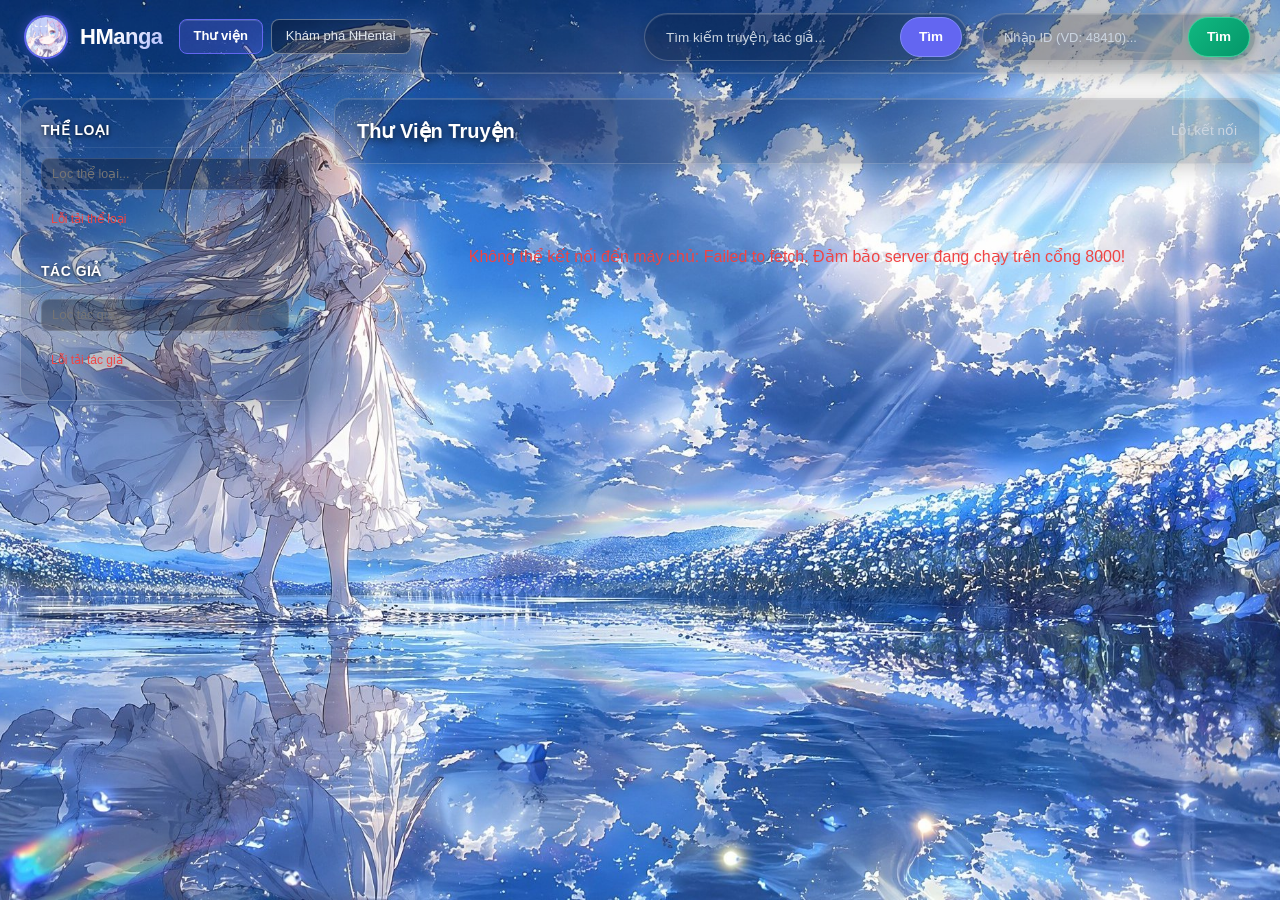
==== frontend/index.html @ a34b7a37 "finish" ====
<!--
  HManga Library — Trang Chủ Thư Viện Truyện (index.html)
  ======================================================
  Nhiệm vụ:
  1. Hiển thị danh sách tất cả các bộ truyện đã lưu trong thư viện dưới dạng lưới thẻ (Grid Cards).
  2. Thanh tìm kiếm nhanh thời gian thực (Live Search với Debounce 300ms chống spam request).
  3. Thanh điều hướng (Navbar) với logo thương hiệu, ô tìm kiếm, ô nhập ID và 2 nút chuyển trang (Thư viện / Khám phá NHentai).
  4. Hiển thị ảnh bìa tải từ server kèm ảnh dự phòng (rem.jpg) nếu lỗi.
-->
<!DOCTYPE html>
<html lang="vi">
<head>
    <meta charset="UTF-8">
    <meta name="viewport" content="width=device-width, initial-scale=1.0">
    <title>HManga — Thư Viện Manga</title>
    <!-- Favicon website -->
    <link rel="icon" type="image/jpeg" href="assets/rem.jpg">
    <!-- File stylesheet dùng chung (kèm version chống lưu cache cũ) -->
    <link rel="stylesheet" href="style.css?v=3.2">
</head>
<body>
    <!-- ==================== 1. HEADER / NAVBAR ==================== -->
    <nav class="navbar">
        <div class="nav-container">
            <!-- Tên web -->
            <a href="index.html" class="nav-brand" title="Trang chủ HManga">
                <img src="assets/rem.jpg" alt="Rem" class="nav-logo">
                <span class="nav-brand-text">HManga</span>
            </a>

            <!-- Menu chuyển trang: Thư viện / Khám phá NHentai -->
            <div class="nav-menu-links" style="display: flex; align-items: center; gap: 8px;">
                <a href="index.html" class="nav-menu-btn active">Thư viện</a>
                <a href="discover.html" class="nav-menu-btn">Khám phá NHentai</a>
            </div>

            <!-- Header Controls: Ô tìm kiếm, button tìm, ô nhập ID thêm truyện, button thêm -->
            <div class="header-actions-wrapper">
                <!-- 1. Ô tìm kiếm truyện + Button tìm truyện -->
                <form class="header-search-box" id="headerSearchForm" onsubmit="event.preventDefault(); doSearch();">
                    <input type="search" id="headerSearchInput" class="header-search-input" placeholder="Tìm kiếm truyện, tác giả..." autocomplete="off">
                    <button type="submit" id="btnHeaderSearch" class="btn-header-action btn-search-submit" title="Tìm truyện">
                        Tìm
                    </button>
                </form>

                <!-- 2. Ô nhập ID để tìm truyện + Button tìm -->
                <form class="header-add-box" id="headerAddForm" onsubmit="event.preventDefault(); doFindById();">
                    <input type="text" inputmode="numeric" pattern="[0-9]*" id="headerAddInput" class="header-add-input" placeholder="Nhập ID (VD: 48410)..." autocomplete="off">
                    <button type="submit" id="btnHeaderAdd" class="btn-header-action btn-add-submit" title="Tìm truyện bằng ID">
                        Tìm
                    </button>
                </form>
            </div>
        </div>
    </nav>

    <!-- ==================== 2. MAIN 2-COLUMN LAYOUT ==================== -->
    <div class="home-layout">
        <!-- CỘT TRÁI: Thể loại & Tác giả (Sidebar) -->
        <aside class="home-sidebar">
            <!-- PHẦN 1: THỂ LOẠI -->
            <div class="sidebar-section">
                <div class="sidebar-section-header">
                    <span class="sidebar-section-title">
                        Thể loại
                    </span>
                    <span class="sidebar-count-pill" id="sidebar-genre-total">0</span>
                </div>
                <!-- Ô lọc nhanh thể loại -->
                <input type="text" id="filter-genre-input" class="sidebar-filter-input" placeholder="Lọc thể loại..." autocomplete="off">
                <!-- Danh sách thể loại -->
                <div class="sidebar-list" id="sidebar-genres-list">
                    <div style="padding: 12px; text-align: center; color: var(--text-dim); font-size: 12px;">
                        Đang tải thể loại...
                    </div>
                </div>
            </div>

            <!-- PHẦN 2: TÁC GIẢ -->
            <div class="sidebar-section">
                <div class="sidebar-section-header">
                    <span class="sidebar-section-title">
                        Tác giả
                    </span>
                    <span class="sidebar-count-pill" id="sidebar-author-total">0</span>
                </div>
                <!-- Ô lọc nhanh tác giả -->
                <input type="text" id="filter-author-input" class="sidebar-filter-input" placeholder="Lọc tác giả..." autocomplete="off">
                <!-- Danh sách tác giả -->
                <div class="sidebar-list" id="sidebar-authors-list">
                    <div style="padding: 12px; text-align: center; color: var(--text-dim); font-size: 12px;">
                        Đang tải tác giả...
                    </div>
                </div>
            </div>
        </aside>

        <!-- CỘT PHẢI: Danh sách truyện -->
        <section class="home-main">
            <!-- Header thông tin truyện & Bộ lọc đang kích hoạt -->
            <div class="home-main-header">
                <div class="home-main-title-box">
                    <h1 class="home-main-title" id="main-section-title">Thư Viện Truyện</h1>
                    <!-- Badges bộ lọc đang chọn -->
                    <div id="active-filters-container" style="display: flex; gap: 8px; flex-wrap: wrap;"></div>
                </div>
                <div class="home-main-count" id="comic-count">
                    Đang tải thư viện...
                </div>
            </div>

            <!-- Lưới hiển thị các thẻ truyện -->
            <div id="comic-grid" class="comic-grid">
                <div style="grid-column: 1 / -1; text-align: center; padding: 60px 0; color: var(--text-dim);">
                    Đang tải danh sách truyện...
                </div>
            </div>
        </section>
    </div>

    <!-- ==================== MODAL: XEM TRƯỚC KẾT QUẢ TÌM TRUYỆN THEO ID ==================== -->
    <div id="modal-preview-comic" class="modal-overlay">
        <div class="modal-card" style="max-width: 540px;">
            <div class="modal-header">
                <h3 class="modal-title">Kết quả tìm truyện</h3>
                <button type="button" class="modal-close" onclick="closePreviewModal()">&times;</button>
            </div>
            <div id="preview-modal-body">
                <!-- Nội dung chi tiết truyện preview -->
            </div>
            <div class="modal-actions" id="preview-modal-actions">
                <!-- Nút hành động -->
            </div>
        </div>
    </div>

    <!-- Nạp file JavaScript tiện ích dùng chung -->
    <script src="app.js?v=3.2"></script>
    <script>
        // Trạng thái lọc hiện tại
        let selectedGenres = []; // Mảng danh sách các thể loại đang chọn
        let selectedAuthor = null;
        let searchQuery = '';
        let debounceTimer = null;

        let allGenres = [];
        let allAuthors = [];

        // DOM Elements
        const searchInput = document.getElementById('headerSearchInput');
        const addInput = document.getElementById('headerAddInput');
        const btnAdd = document.getElementById('btnHeaderAdd');


        const comicGrid = document.getElementById('comic-grid');
        const comicCountEl = document.getElementById('comic-count');
        const sectionTitleEl = document.getElementById('main-section-title');
        const activeFiltersEl = document.getElementById('active-filters-container');

        const genresListEl = document.getElementById('sidebar-genres-list');
        const authorsListEl = document.getElementById('sidebar-authors-list');
        const filterGenreInput = document.getElementById('filter-genre-input');
        const filterAuthorInput = document.getElementById('filter-author-input');

        /**
         * 1. TẢI VÀ HIỂN THỊ DANH SÁCH TRUYỆN
         */
        async function loadComics() {
            comicGrid.innerHTML = `
                <div style="grid-column: 1 / -1; text-align: center; padding: 50px 0; color: var(--text-dim);">
                    Đang tải danh sách truyện...
                </div>
            `;

            updateFilterUI();

            try {
                let comics = [];
                // Sử dụng api.searchComics để kết hợp q, genres, author
                const hasFilter = searchQuery || (selectedGenres && selectedGenres.length > 0) || selectedAuthor;
                if (hasFilter) {
                    comics = await api.searchComics({
                        q: searchQuery || undefined,
                        genre: selectedGenres.length > 0 ? selectedGenres.join(',') : undefined,
                        author: selectedAuthor || undefined
                    });
                } else {
                    comics = await api.getComics();
                }

                comicCountEl.textContent = `${comics.length} bộ truyện`;

                if (comics.length === 0) {
                    comicGrid.innerHTML = `
                        <div style="grid-column: 1 / -1; text-align: center; padding: 70px 20px; background: rgba(15, 23, 42, 0.4); border-radius: 12px; border: 1px dashed var(--border-color);">
                            <p style="font-size: 17px; color: var(--text-muted); margin-bottom: 8px;">Không tìm thấy bộ truyện nào phù hợp</p>
                            <p style="font-size: 13.5px; color: var(--text-dim); margin-bottom: 18px;">Hãy thử thay đổi từ khóa tìm kiếm hoặc bỏ chọn bộ lọc</p>
                            <button type="button" onclick="clearAllFilters()" class="btn btn-secondary btn-sm">Xóa tất cả bộ lọc</button>
                        </div>
                    `;
                    return;
                }

                comicGrid.innerHTML = comics.map(renderComicCard).join('');

            } catch (err) {
                comicCountEl.textContent = 'Lỗi kết nối';
                comicGrid.innerHTML = `
                    <div style="grid-column: 1 / -1; text-align: center; padding: 60px 0; color: var(--danger);">
                        Không thể kết nối đến máy chủ: ${err.message}. Đảm bảo server đang chạy trên cổng 8000!
                    </div>
                `;
            }
        }

        /**
         * 2. CẬP NHẬT HEADER & BADGES BỘ LỌC
         */
        function updateFilterUI() {
            const badges = [];

            if (selectedGenres && selectedGenres.length > 0) {
                selectedGenres.forEach(g => {
                    badges.push(`
                        <span class="home-active-filter-badge">
                            Thể loại: ${g}
                            <button type="button" class="btn-clear-filter" onclick="toggleGenre('${g.replace(/'/g, "\\'")}')" title="Bỏ lọc thể loại này">&times;</button>
                        </span>
                    `);
                });
            }

            if (selectedAuthor) {
                badges.push(`
                    <span class="home-active-filter-badge">
                        Tác giả: ${selectedAuthor}
                        <button type="button" class="btn-clear-filter" onclick="selectAuthor(null)" title="Bỏ lọc tác giả">&times;</button>
                    </span>
                `);
            }

            if (searchQuery) {
                badges.push(`
                    <span class="home-active-filter-badge">
                        Tìm: "${searchQuery}"
                        <button type="button" class="btn-clear-filter" onclick="clearSearch()" title="Xóa từ khóa tìm kiếm">&times;</button>
                    </span>
                `);
            }

            if (badges.length > 0) {
                sectionTitleEl.textContent = 'Kết Quả Lọc';
                activeFiltersEl.innerHTML = badges.join('') + `
                    <button type="button" onclick="clearAllFilters()" class="btn btn-secondary btn-sm" style="font-size: 11px; padding: 3px 8px;">Xóa hết</button>
                `;
            } else {
                sectionTitleEl.textContent = 'Thư Viện Truyện';
                activeFiltersEl.innerHTML = '';
            }
        }

        /**
         * 3. TẢI VÀ HIỂN THỊ SIDEBAR (THỂ LOẠI & TÁC GIẢ)
         */
        async function loadSidebarData() {
            // Tải thể loại
            try {
                allGenres = await api.getGenres();
                document.getElementById('sidebar-genre-total').textContent = allGenres.length;

                // Nếu thể loại đang lọc không còn truyện nào (đã bị xóa)
                if (selectedGenres.length > 0) {
                    selectedGenres = selectedGenres.filter(sg =>
                        allGenres.some(g => g.name.toLowerCase() === sg.toLowerCase())
                    );
                }

                renderSidebarGenres();
            } catch (e) {
                genresListEl.innerHTML = `<div style="padding: 10px; color: var(--danger); font-size: 12px;">Lỗi tải thể loại</div>`;
            }

            // Tải tác giả
            try {
                allAuthors = await api.getAuthors();
                document.getElementById('sidebar-author-total').textContent = allAuthors.length;

                // Nếu tác giả đang lọc không còn truyện nào (đã bị xóa)
                if (selectedAuthor && !allAuthors.some(a => a.name.toLowerCase() === selectedAuthor.toLowerCase())) {
                    selectedAuthor = null;
                }

                renderSidebarAuthors();
            } catch (e) {
                authorsListEl.innerHTML = `<div style="padding: 10px; color: var(--danger); font-size: 12px;">Lỗi tải tác giả</div>`;
            }
        }

        function renderSidebarGenres() {
            const filterText = (filterGenreInput?.value || '').trim().toLowerCase();
            let list = allGenres;
            if (filterText) {
                list = list.filter(g => g.name.toLowerCase().includes(filterText));
            }

            const isAllActive = selectedGenres.length === 0;
            let html = `
                <div class="sidebar-item ${isAllActive ? 'active' : ''}" onclick="clearGenreFilters()">
                    <span class="sidebar-item-name">Tất cả thể loại</span>
                </div>
            `;

            if (list.length === 0) {
                html += `<div style="padding: 8px 10px; font-size: 12px; color: var(--text-dim);">Không có thể loại nào</div>`;
            } else {
                html += list.map(g => {
                    const isActive = selectedGenres.some(sg => sg.toLowerCase() === g.name.toLowerCase());
                    const count = g.comic_count || 0;
                    return `
                        <div class="sidebar-item ${isActive ? 'active' : ''}" onclick="toggleGenre('${g.name.replace(/'/g, "\\'")}')">
                            <span class="sidebar-item-name" title="${g.name}">${g.name}</span>
                            <span class="sidebar-count-pill">${count}</span>
                        </div>
                    `;
                }).join('');
            }

            genresListEl.innerHTML = html;
        }

        function renderSidebarAuthors() {
            const filterText = (filterAuthorInput?.value || '').trim().toLowerCase();
            let list = allAuthors;
            if (filterText) {
                list = list.filter(a => a.name.toLowerCase().includes(filterText));
            }

            const isAllActive = !selectedAuthor;
            let html = `
                <div class="sidebar-item ${isAllActive ? 'active' : ''}" onclick="selectAuthor(null)">
                    <span class="sidebar-item-name">Tất cả tác giả</span>
                </div>
            `;

            if (list.length === 0) {
                html += `<div style="padding: 8px 10px; font-size: 12px; color: var(--text-dim);">Không có tác giả nào</div>`;
            } else {
                html += list.map(a => {
                    const isActive = selectedAuthor && selectedAuthor.toLowerCase() === a.name.toLowerCase();
                    const count = a.comic_count || 0;
                    return `
                        <div class="sidebar-item ${isActive ? 'active' : ''}" onclick="selectAuthor('${a.name.replace(/'/g, "\\'")}')">
                            <span class="sidebar-item-name" title="${a.name}">${a.name}</span>
                            <span class="sidebar-count-pill">${count}</span>
                        </div>
                    `;
                }).join('');
            }

            authorsListEl.innerHTML = html;
        }

        /**
         * 4. BỘ LỌC TƯƠNG TÁC
         */
        function toggleGenre(genreName) {
            if (!genreName) {
                clearGenreFilters();
                return;
            }
            const index = selectedGenres.findIndex(g => g.toLowerCase() === genreName.toLowerCase());
            if (index >= 0) {
                selectedGenres.splice(index, 1);
            } else {
                selectedGenres.push(genreName);
            }
            renderSidebarGenres();
            loadComics();
        }

        function clearGenreFilters() {
            selectedGenres = [];
            renderSidebarGenres();
            loadComics();
        }


        function selectAuthor(authorName) {
            selectedAuthor = authorName;
            renderSidebarAuthors();
            loadComics();
        }

        function clearSearch() {
            searchQuery = '';
            if (searchInput) searchInput.value = '';
            loadComics();
        }

        function clearAllFilters() {
            selectedGenres = [];
            selectedAuthor = null;
            searchQuery = '';
            if (searchInput) searchInput.value = '';
            if (filterGenreInput) filterGenreInput.value = '';
            if (filterAuthorInput) filterAuthorInput.value = '';
            renderSidebarGenres();
            renderSidebarAuthors();
            loadComics();
        }

        function doSearch() {
            searchQuery = searchInput.value.trim();
            loadComics();
        }

        /**
         * 5. TÌM TRUYỆN BẰNG ID VÀ HIỂN THỊ XEM TRƯỚC
         */
        function openPreviewModal() {
            const modal = document.getElementById('modal-preview-comic');
            if (modal) modal.classList.add('active');
        }

        function closePreviewModal() {
            const modal = document.getElementById('modal-preview-comic');
            if (modal) modal.classList.remove('active');
        }

        function showPreviewModal(preview) {
            const bodyEl = document.getElementById('preview-modal-body');
            const actionsEl = document.getElementById('preview-modal-actions');
            if (!bodyEl || !actionsEl) return;

            const titleSafe = (preview.title || '').replace(/&/g, '&amp;').replace(/"/g, '&quot;').replace(/'/g, '&#39;').replace(/</g, '&lt;').replace(/>/g, '&gt;');
            const coverUrl = preview.local_cover_filename 
                ? api.getCoverUrl(preview.local_cover_filename) 
                : (preview.cover_url || 'assets/rem.jpg');

            let authorsStr = 'Chưa rõ';
            if (preview.authors && Array.isArray(preview.authors) && preview.authors.length > 0) {
                authorsStr = preview.authors.join(', ');
            } else if (preview.author) {
                authorsStr = preview.author;
            }

            let genresHtml = '<span style="color: var(--text-dim); font-size: 12px;">Không có thể loại</span>';
            if (preview.genres && Array.isArray(preview.genres) && preview.genres.length > 0) {
                genresHtml = preview.genres.map(g => `<span class="tag-chip">${g}</span>`).join(' ');
            }

            const statusBadge = preview.is_already_added
                ? `<span style="font-size: 12px; font-weight: 600; background: rgba(16, 185, 129, 0.2); color: #6ee7b7; border: 1px solid rgba(16, 185, 129, 0.4); padding: 3px 8px; border-radius: 6px;">Đã có trong thư viện</span>`
                : `<span style="font-size: 12px; font-weight: 600; background: rgba(245, 158, 11, 0.2); color: #fcd34d; border: 1px solid rgba(245, 158, 11, 0.4); padding: 3px 8px; border-radius: 6px;">Chưa có trong thư viện</span>`;

            bodyEl.innerHTML = `
                <div style="display: flex; gap: 16px; margin-bottom: 16px; align-items: flex-start;">
                    <div style="width: 120px; flex-shrink: 0;">
                        <img src="${coverUrl}" alt="${titleSafe}" style="width: 100%; aspect-ratio: 3/4; object-fit: cover; border-radius: 8px; border: 1px solid var(--border-color); display: block;" referrerpolicy="no-referrer" onerror="this.src='assets/rem.jpg'">
                    </div>
                    <div style="flex: 1; min-width: 0; display: flex; flex-direction: column; gap: 8px;">
                        <div style="display: flex; align-items: center; gap: 8px; flex-wrap: wrap;">
                            <span style="font-family: monospace; font-weight: 700; font-size: 13px; color: var(--primary); background: rgba(99, 102, 241, 0.15); padding: 2px 8px; border-radius: 6px;">#${preview.id}</span>
                            ${statusBadge}
                        </div>
                        <h4 style="font-size: 15px; font-weight: 700; color: #ffffff; line-height: 1.4; word-break: break-word;">${titleSafe}</h4>
                        <div style="font-size: 13px; color: var(--text-muted);">
                            <strong style="color: var(--text-main);">Tác giả:</strong> ${authorsStr}
                        </div>
                        <div style="font-size: 13px; color: var(--text-muted);">
                            <strong style="color: var(--text-main);">Số trang:</strong> ${preview.num_pages || '?'} trang
                        </div>
                    </div>
                </div>
                <div>
                    <div style="font-size: 12.5px; font-weight: 600; color: var(--text-dim); margin-bottom: 6px;">Thể loại:</div>
                    <div style="display: flex; flex-wrap: wrap; gap: 6px; max-height: 120px; overflow-y: auto;">
                        ${genresHtml}
                    </div>
                </div>
            `;

            if (preview.is_already_added) {
                actionsEl.innerHTML = `
                    <button type="button" class="btn btn-secondary" onclick="closePreviewModal()">Đóng</button>
                    <a href="detail.html?id=${preview.existing_comic_id}" class="btn btn-primary">Xem chi tiết truyện</a>
                `;
            } else {
                actionsEl.innerHTML = `
                    <button type="button" class="btn btn-secondary" onclick="closePreviewModal()">Hủy</button>
                    <button type="button" class="btn btn-primary" id="btn-confirm-add" onclick="confirmAddFromPreview(${preview.id})">Thêm vào thư viện</button>
                `;
            }

            openPreviewModal();
        }

        async function confirmAddFromPreview(galleryId) {
            const btn = document.getElementById('btn-confirm-add');
            if (btn) {
                btn.disabled = true;
                btn.textContent = 'Đang thêm vào thư viện...';
            }

            try {
                const newComic = await api.addComicById(galleryId);
                showToast(`Đã thêm thành công: "${newComic.title}"!`, 'success');
                closePreviewModal();
                if (addInput) addInput.value = '';
                await loadSidebarData();
                await loadComics();
            } catch (err) {
                showToast(err.message || 'Lỗi khi thêm truyện vào thư viện!', 'error');
                if (btn) {
                    btn.disabled = false;
                    btn.textContent = 'Thêm vào thư viện';
                }
            }
        }

        async function doFindById() {
            const rawId = addInput.value.trim();
            const galleryId = parseInt(rawId, 10);

            if (!galleryId || isNaN(galleryId) || galleryId <= 0) {
                showToast('Vui lòng nhập mã ID truyện hợp lệ!', 'warning');
                addInput.focus();
                return;
            }

            // Trạng thái đang tìm
            btnAdd.disabled = true;
            addInput.disabled = true;
            btnAdd.textContent = 'Đang tìm...';

            showToast(`Đang tìm thông tin truyện #${galleryId}...`, 'info');

            try {
                const preview = await api.previewComicById(galleryId);
                showPreviewModal(preview);
            } catch (err) {
                showToast(err.message || 'Không tìm thấy truyện với ID này!', 'error');
            } finally {
                btnAdd.disabled = false;
                addInput.disabled = false;
                btnAdd.textContent = 'Tìm';
            }
        }

        // ==================== LẮNG NGHE SỰ KIỆN ====================

        // Debounce Live Search khi gõ trên ô tìm kiếm
        if (searchInput) {
            searchInput.addEventListener('input', (e) => {
                clearTimeout(debounceTimer);
                debounceTimer = setTimeout(() => {
                    searchQuery = e.target.value.trim();
                    loadComics();
                }, 350);
            });
        }

        // Lọc danh sách thể loại trên sidebar
        if (filterGenreInput) {
            filterGenreInput.addEventListener('input', renderSidebarGenres);
        }

        // Lọc danh sách tác giả trên sidebar
        if (filterAuthorInput) {
            filterAuthorInput.addEventListener('input', renderSidebarAuthors);
        }

        // Đóng modal xem trước khi click ra ngoài nền mờ hoặc bấm phím ESC
        window.addEventListener('click', (e) => {
            const modal = document.getElementById('modal-preview-comic');
            if (e.target === modal) {
                closePreviewModal();
            }
        });

        window.addEventListener('keydown', (e) => {
            if (e.key === 'Escape') {
                closePreviewModal();
            }
        });

        // Khởi tạo từ URL params (nếu có)
        const urlParams = new URLSearchParams(window.location.search);
        if (urlParams.get('q') || urlParams.get('s')) {
            searchQuery = urlParams.get('q') || urlParams.get('s');
            if (searchInput) searchInput.value = searchQuery;
        }
        const genreParam = urlParams.get('genre') || urlParams.get('genres');
        if (genreParam) {
            selectedGenres = genreParam.split(',').map(g => g.trim()).filter(Boolean);
        }
        if (urlParams.get('author') || urlParams.get('authors')) {
            selectedAuthor = urlParams.get('author') || urlParams.get('authors');
        }

        // Tải trang chủ tuần tự để đảm bảo dữ liệu thể loại/tác giả đồng bộ trước khi load truyện
        async function initPage() {
            await loadSidebarData();
            await loadComics();
        }
        initPage();
    </script>
</body>
</html>
---- frontend/style.css ----
/* =========================================================================
   HMANGA LIBRARY — MODERN DARK THEME CSS
   ========================================================================= */

:root {
    --bg-main: #020617;        /* slate-950 */
    --bg-card: rgba(8, 12, 28, 0.22);  /* siêu trong suốt, nhìn xuyên thấu rõ hình nền */
    --bg-input: rgba(8, 12, 28, 0.35);   /* ô input */
    --bg-card-hover: rgba(15, 23, 48, 0.38);
    --border-color: rgba(255, 255, 255, 0.18); /* viền trắng mảnh nổi bật */
    --border-hover: rgba(255, 255, 255, 0.38); /* viền hover */
    
    --primary: #6366f1;        /* indigo-500 */
    --primary-hover: #4f46e5;  /* indigo-600 */
    --primary-glow: rgba(99, 102, 241, 0.4);

    --text-main: #ffffff;      /* trắng sáng */
    --text-muted: #e2e8f0;     /* slate-200 */
    --text-dim: #cbd5e1;       /* slate-300 */

    --success: #10b981;        /* emerald-500 */
    --warning: #f59e0b;        /* amber-500 */
    --danger: #ef4444;         /* red-500 */
    --info: #0ea5e9;           /* sky-500 */
}

* {
    box-sizing: border-box;
    margin: 0;
    padding: 0;
    font-family: -apple-system, BlinkMacSystemFont, "Segoe UI", Roboto, Oxygen, Ubuntu, Cantarell, "Open Sans", sans-serif;
}

/* Ẩn hoàn toàn mũi tên tăng giảm số trên các ô input */
input::-webkit-outer-spin-button,
input::-webkit-inner-spin-button {
    -webkit-appearance: none;
    margin: 0;
}
input[type="number"] {
    -moz-appearance: textfield;
}

body {
    background-color: var(--bg-main);
    background-image: url('assets/background.jpg');
    background-attachment: fixed;
    background-position: center center;
    background-repeat: no-repeat;
    background-size: cover;
    color: var(--text-main);
    line-height: 1.6;
    min-height: 100vh;
}

/* ==================== NAVBAR / HEADER ==================== */
.navbar {
    position: sticky;
    top: 0;
    z-index: 50;
    background: rgba(6, 10, 24, 0.22);
    backdrop-filter: none;
    -webkit-backdrop-filter: none;
    border-bottom: 1px solid rgba(255, 255, 255, 0.18);
    height: 74px;
    box-shadow: 0 4px 20px rgba(0, 0, 0, 0.2), inset 0 -1px 0 rgba(255, 255, 255, 0.1);
}

.nav-container {
    max-width: 1400px;
    margin: 0 auto;
    padding: 0 24px;
    height: 100%;
    display: flex;
    align-items: center;
    justify-content: space-between;
    gap: 16px;
}

/* Khối thương hiệu bên trái */
.nav-brand {
    font-size: 22px;
    font-weight: 800;
    letter-spacing: -0.5px;
    color: var(--text-main);
    text-decoration: none;
    display: flex;
    align-items: center;
    gap: 12px;
    flex-shrink: 0;
    transition: all 0.2s ease;
}

.nav-brand:hover {
    color: #818cf8;
}

.nav-logo {
    width: 44px;
    height: 44px;
    border-radius: 50%;
    object-fit: cover;
    border: 2px solid var(--primary);
    box-shadow: 0 0 12px var(--primary-glow);
    display: inline-block;
    transition: transform 0.25s ease, border-color 0.25s ease, box-shadow 0.25s ease;
}

.nav-brand:hover .nav-logo {
    transform: scale(1.08) rotate(3deg);
    border-color: #818cf8;
    box-shadow: 0 0 16px rgba(99, 102, 241, 0.6);
}

.nav-brand-text {
    font-weight: 800;
    font-size: 22px;
    background: linear-gradient(135deg, #ffffff 40%, #a5b4fc 100%);
    -webkit-background-clip: text;
    -webkit-text-fill-color: transparent;
}

/* ==================== MAIN LAYOUT ==================== */

.nav-menu-btn {
    font-size: 13px;
    font-weight: 500;
    text-decoration: none;
    padding: 6px 14px;
    border-radius: 8px;
    background: rgba(6, 10, 24, 0.4);
    color: var(--text-muted);
    border: 1.5px solid rgba(255, 255, 255, 0.35);
    transition: all 0.2s ease;
    display: inline-flex;
    align-items: center;
}

.nav-menu-btn:hover {
    color: #fff;
    border-color: #818cf8;
    background: rgba(99, 102, 241, 0.15);
}

.nav-menu-btn.active {
    font-weight: 600;
    background: rgba(99, 102, 241, 0.28);
    color: #fff;
    border: 1.5px solid #6366f1;
    box-shadow: inset 0 1px 0 rgba(255, 255, 255, 0.15);
}

/* ==================== MAIN LAYOUT ==================== */
.main-content {
    max-width: 1200px;
    margin: 0 auto;
    padding: 24px 16px;
}

/* ==================== BUTTONS ==================== */
.btn {
    display: inline-flex;
    align-items: center;
    justify-content: center;
    gap: 8px;
    padding: 9px 16px;
    border-radius: 8px;
    font-size: 14px;
    font-weight: 600;
    cursor: pointer;
    border: 1.5px solid transparent;
    transition: all 0.2s;
    text-decoration: none;
}

.btn-primary {
    background: var(--primary);
    border: 1.5px solid #818cf8;
    color: #fff;
    box-shadow: 0 2px 8px rgba(0, 0, 0, 0.4);
}
.btn-primary:hover {
    background: var(--primary-hover);
    border-color: #a5b4fc;
    box-shadow: 0 4px 14px var(--primary-glow);
}

.btn-secondary {
    background: var(--bg-card);
    border: 1.5px solid rgba(255, 255, 255, 0.4);
    color: var(--text-main);
}
.btn-secondary:hover {
    background: var(--bg-card-hover);
    border-color: rgba(255, 255, 255, 0.75);
}

.btn-danger {
    background: rgba(239, 68, 68, 0.22);
    border: 1.5px solid #ef4444;
    color: #fca5a5;
}
.btn-danger:hover {
    background: rgba(239, 68, 68, 0.4);
    border-color: #f87171;
}

.btn-warning {
    background: rgba(245, 158, 11, 0.22);
    border: 1.5px solid #f59e0b;
    color: #fcd34d;
}
.btn-warning:hover {
    background: rgba(245, 158, 11, 0.4);
    border-color: #fbbf24;
}

.btn-sm {
    padding: 5px 10px;
    font-size: 12px;
    border-radius: 6px;
}

.btn:disabled {
    opacity: 0.5;
    cursor: not-allowed;
    pointer-events: none;
}

/* ==================== CARDS & GRIDS ==================== */
.card {
    background: var(--bg-card);
    backdrop-filter: none;
    -webkit-backdrop-filter: none;
    border: 1px solid var(--border-color);
    border-radius: 14px;
    padding: 20px;
    margin-bottom: 20px;
    box-shadow: 0 4px 20px rgba(0, 0, 0, 0.25), inset 0 1px 0 rgba(255, 255, 255, 0.15);
}

.comic-grid {
    display: grid;
    grid-template-columns: repeat(auto-fill, minmax(220px, 1fr));
    gap: 16px;
}

@media (max-width: 640px) {
    .comic-grid {
        grid-template-columns: repeat(2, 1fr);
        gap: 12px;
    }
}

.comic-card {
    background: var(--bg-card);
    backdrop-filter: none;
    -webkit-backdrop-filter: none;
    border: 1px solid var(--border-color);
    border-radius: 12px;
    overflow: hidden;
    text-decoration: none;
    color: inherit;
    display: flex;
    flex-direction: column;
    transition: transform 0.2s, border-color 0.2s, box-shadow 0.2s;
    position: relative;
    box-shadow: 0 4px 16px rgba(0, 0, 0, 0.25), inset 0 1px 0 rgba(255, 255, 255, 0.14);
}

.comic-card:hover {
    transform: translateY(-4px);
    border-color: rgba(99, 102, 241, 0.8);
    box-shadow: 0 10px 24px rgba(0, 0, 0, 0.4), 0 0 15px var(--primary-glow);
}

.card-thumb-wrapper {
    position: relative;
    aspect-ratio: 3 / 4;
    background: rgba(0, 0, 0, 0.15);
    overflow: hidden;
}

.card-thumb {
    width: 100%;
    height: 100%;
    object-fit: cover;
    display: block;
    transition: transform 0.3s ease;
}

.card-id-badge {
    position: absolute;
    top: 8px;
    left: 8px;
    background: rgba(10, 15, 30, 0.75);
    backdrop-filter: none;
    color: #c7d2fe;
    font-family: monospace;
    font-size: 11px;
    font-weight: 700;
    border: 1px solid rgba(99, 102, 241, 0.5);
    padding: 3px 7px;
    border-radius: 6px;
    z-index: 2;
    box-shadow: 0 2px 8px rgba(0, 0, 0, 0.6);
}

/* Nút xóa nhanh trực tiếp trên thẻ truyện */
.btn-card-delete {
    position: absolute;
    top: 8px;
    right: 8px;
    background: rgba(15, 23, 42, 0.75);
    backdrop-filter: none;
    -webkit-backdrop-filter: none;
    color: #f87171;
    border: 1.5px solid #ef4444;
    width: auto;
    min-width: 50px;
    height: 26px;
    padding: 0 8px;
    border-radius: 6px;
    display: flex;
    align-items: center;
    justify-content: center;
    font-size: 11px;
    font-weight: 700;
    text-transform: uppercase;
    letter-spacing: 0.5px;
    cursor: pointer;
    z-index: 10;
    opacity: 0;
    transform: scale(0.85);
    transition: all 0.2s cubic-bezier(0.4, 0, 0.2, 1);
    box-shadow: 0 4px 12px rgba(0, 0, 0, 0.6);
}

.comic-card:hover .btn-card-delete {
    opacity: 1;
    transform: scale(1);
}

.btn-card-delete:hover {
    background: #ef4444;
    color: #ffffff;
    border-color: #f87171;
    transform: scale(1.12);
    box-shadow: 0 0 14px rgba(239, 68, 68, 0.7);
}

@media (max-width: 768px) {
    .btn-card-delete {
        opacity: 0.9;
        transform: scale(1);
    }
}

.comic-card:hover .card-thumb {
    transform: scale(1.04);
}

.badge {
    display: inline-block;
    padding: 2px 7px;
    border-radius: 4px;
    font-size: 11px;
    font-weight: 600;
    text-transform: capitalize;
}

.card-body {
    padding: 12px;
    display: flex;
    flex-direction: column;
    flex: 1;
}

.card-title {
    font-size: 14px;
    font-weight: 700;
    color: #ffffff;
    overflow: hidden;
    text-overflow: ellipsis;
    white-space: nowrap;
    margin-bottom: 4px;
    text-shadow: 0 1px 4px rgba(0, 0, 0, 0.9);
}

.comic-card:hover .card-title {
    color: #a5b4fc;
}

.card-author {
    font-size: 12px;
    color: var(--text-dim);
    overflow: hidden;
    text-overflow: ellipsis;
    white-space: nowrap;
    text-shadow: 0 1px 3px rgba(0, 0, 0, 0.9);
}

.card-tags {
    display: flex;
    flex-wrap: wrap;
    gap: 4px;
    margin-top: 8px;
}

.tag-chip {
    font-size: 10px;
    padding: 2px 6px;
    border-radius: 4px;
    background: rgba(99, 102, 241, 0.12);
    color: #a5b4fc;
    border: 1px solid rgba(99, 102, 241, 0.2);
}

/* ==================== FORMS & INPUTS ==================== */
.form-group {
    margin-bottom: 16px;
}

.form-label {
    display: block;
    font-size: 13px;
    font-weight: 600;
    color: var(--text-muted);
    margin-bottom: 6px;
}

.form-control {
    width: 100%;
    background: var(--bg-input);
    border: 1px solid var(--border-color);
    border-radius: 8px;
    padding: 10px 12px;
    color: var(--text-main);
    font-size: 14px;
    outline: none;
    transition: border-color 0.2s;
}

.form-control:focus {
    border-color: var(--primary);
}

.form-row {
    display: grid;
    grid-template-columns: 1fr 1fr;
    gap: 16px;
}

@media (max-width: 640px) {
    .form-row {
        grid-template-columns: 1fr;
    }
}

/* Genre Selector Component (Chips selection) */
.genre-select-container {
    display: flex;
    flex-wrap: wrap;
    gap: 8px;
    background: var(--bg-input);
    border: 1px solid var(--border-color);
    border-radius: 10px;
    padding: 12px;
    min-height: 50px;
    max-height: 220px;
    overflow-y: auto;
}

.genre-chip-btn {
    display: inline-flex;
    align-items: center;
    gap: 6px;
    padding: 6px 12px;
    border-radius: 8px;
    font-size: 13px;
    font-weight: 500;
    background: rgba(255, 255, 255, 0.04);
    color: var(--text-muted);
    border: 1px solid var(--border-color);
    cursor: pointer;
    transition: all 0.2s ease;
    user-select: none;
}

.genre-chip-btn:hover {
    background: rgba(99, 102, 241, 0.15);
    border-color: rgba(99, 102, 241, 0.4);
    color: #c7d2fe;
}

.genre-chip-btn.active {
    background: var(--primary);
    border-color: var(--primary-hover);
    color: #ffffff;
    box-shadow: 0 2px 8px var(--primary-glow);
    font-weight: 600;
}

.genre-chip-btn .genre-check {
    font-size: 11px;
    font-weight: bold;
}

/* Autocomplete Dropdown Component */
.autocomplete-wrapper {
    position: relative;
    width: 100%;
}

.autocomplete-dropdown {
    position: absolute;
    top: calc(100% + 4px);
    left: 0;
    right: 0;
    background: #0d1322;
    border: 1px solid var(--border-hover);
    border-radius: 8px;
    box-shadow: 0 10px 25px rgba(0, 0, 0, 0.6);
    max-height: 220px;
    overflow-y: auto;
    z-index: 100;
    display: none;
}

.autocomplete-dropdown.active {
    display: block;
}

.autocomplete-item {
    padding: 10px 14px;
    font-size: 13px;
    color: var(--text-main);
    display: flex;
    justify-content: space-between;
    align-items: center;
    cursor: pointer;
    transition: background 0.15s;
    border-bottom: 1px solid rgba(255, 255, 255, 0.04);
}

.autocomplete-item:last-child {
    border-bottom: none;
}

.autocomplete-item:hover, .autocomplete-item.focused {
    background: rgba(99, 102, 241, 0.18);
    color: #fff;
}

.autocomplete-item-new {
    color: #818cf8;
    font-weight: 600;
    background: rgba(99, 102, 241, 0.08);
}

.autocomplete-item-new:hover {
    background: rgba(99, 102, 241, 0.25);
}

.autocomplete-badge {
    font-size: 11px;
    color: #818cf8;
    background: rgba(99, 102, 241, 0.15);
    padding: 2px 7px;
    border-radius: 10px;
    font-weight: 600;
}


.preview-list {
    max-height: 160px;
    overflow-y: auto;
    background: #050811;
    border: 1px solid var(--border-color);
    border-radius: 8px;
    padding: 8px;
    font-family: monospace;
    font-size: 12px;
    color: var(--text-muted);
}

.preview-item {
    display: flex;
    align-items: center;
    justify-content: space-between;
    padding: 3px 6px;
    border-radius: 4px;
}
.preview-item:nth-child(odd) {
    background: rgba(255, 255, 255, 0.02);
}

/* ==================== MODALS ==================== */
.modal-overlay {
    position: fixed;
    top: 0;
    left: 0;
    right: 0;
    bottom: 0;
    background: rgba(0, 0, 0, 0.7);
    display: none;
    align-items: center;
    justify-content: center;
    z-index: 100;
    padding: 16px;
}

.modal-overlay.active {
    display: flex;
}

.modal-card {
    background: rgba(8, 14, 28, 0.78);
    backdrop-filter: blur(10px);
    -webkit-backdrop-filter: blur(10px);
    border: 1px solid rgba(255, 255, 255, 0.2);
    border-radius: 14px;
    padding: 24px;
    width: 100%;
    max-width: 520px;
    max-height: 90vh;
    overflow-y: auto;
    box-shadow: 0 20px 40px rgba(0, 0, 0, 0.75);
    animation: modalPop 0.2s ease;
}

@keyframes modalPop {
    from { opacity: 0; transform: scale(0.95); }
    to { opacity: 1; transform: scale(1); }
}

.modal-header {
    display: flex;
    align-items: center;
    justify-content: space-between;
    margin-bottom: 16px;
    padding-bottom: 12px;
    border-bottom: 1px solid var(--border-color);
}

.modal-title {
    font-size: 18px;
    font-weight: 700;
    color: var(--text-main);
}

.modal-close {
    background: transparent;
    border: none;
    color: var(--text-dim);
    font-size: 20px;
    cursor: pointer;
}
.modal-close:hover {
    color: var(--text-main);
}

.modal-actions {
    display: flex;
    justify-content: flex-end;
    gap: 10px;
    margin-top: 20px;
    padding-top: 16px;
    border-top: 1px solid var(--border-color);
}

/* ==================== READER STYLES (Chuẩn hentairead & Full Viewport) ==================== */

/* Thanh công cụ cố định trên cùng khi đọc truyện */
.reader-toolbar {
    position: sticky;
    top: 0;
    z-index: 40;
    background: rgba(2, 6, 23, 0.94);
    backdrop-filter: blur(12px);
    border-bottom: 1px solid rgba(255, 255, 255, 0.1);
    padding: 8px 16px;
    width: 100%;
    box-sizing: border-box;
}

.reader-toolbar-inner {
    width: 100%;
    max-width: 100%;
    margin: 0 auto;
    display: flex;
    align-items: center;
    justify-content: space-between;
    gap: 12px;
}

/* Badge hiển thị số trang ở góc trên bên phải */
.page-badge-pill {
    background: rgba(99, 102, 241, 0.2);
    border: 1px solid rgba(99, 102, 241, 0.4);
    color: #c7d2fe;
    font-size: 13px;
    font-weight: 700;
    font-family: monospace;
    padding: 4px 12px;
    border-radius: 20px;
    white-space: nowrap;
}

/* Khung bao ngoài toàn bộ nội dung đọc truyện */
.reader-container {
    width: 100%;
    max-width: 100%;
    margin: 0 auto;
    padding: 0;
    display: flex;
    flex-direction: column;
    align-items: center;
    background: transparent;
}

/* ==================== 1. CHẾ ĐỘ CUỘN DỌC (SCROLL MODE) ==================== */
.scroll-mode-view {
    display: flex;
    flex-direction: column;
    align-items: center;
    width: 100%;
}

/* Khung bao bọc từng trang ảnh trong chế độ cuộn */
.reader-page-wrapper {
    display: flex;
    justify-content: center;
    align-items: center;
    width: 100%;
    background: transparent;
    margin: 0;
    padding: 0;
}

/* KÍCH THƯỚC ẢNH CUỘN DỌC */
.scroll-mode-view .reading-image {
    display: block;
    margin: 0 auto;
    width: 100%;
    height: auto;
    max-height: 100vh;  /* Chiều cao tối đa khi cuộn (vd: 100vh, 90vh...) */
    max-width: 100%;    /* Chiều rộng tối đa khi cuộn (vd: 100%, 900px...) */
    object-fit: contain;
}

/* ==================== 2. CHẾ ĐỘ TỪNG TRANG (PAGE MODE - FULL VIEWPORT) ==================== */
.page-mode-view {
    width: 100%;
    height: calc(100vh - 54px);
    overflow: hidden;
    display: flex;
    justify-content: center;
    align-items: center;
    position: relative;
    user-select: none;
}

/* Khung chứa ảnh đơn lẻ căn giữa màn hình */
.page-mode-wrapper {
    position: relative;
    width: 100%;
    height: 100%;
    display: flex;
    justify-content: center;
    align-items: center;
}

/* KÍCH THƯỚC ẢNH TỪNG TRANG: Vừa khít toàn màn hình, không cần cuộn */
.page-mode-view .page-reading-image {
    max-height: calc(100vh - 58px);
    height: calc(100vh - 58px);
    max-width: 100vw;
    width: auto;
    object-fit: contain;
    display: block;
    margin: 0 auto;
    box-shadow: 0 8px 32px rgba(0, 0, 0, 0.9);
    border-radius: 2px;
}

/* 2 Vùng nhấp chuyển trang Trái / Phải */
.click-zone {
    position: absolute;
    top: 0;
    bottom: 0;
    width: 50%;
    z-index: 10;
    display: flex;
    align-items: center;
    opacity: 0;
    transition: opacity 0.2s ease, background 0.2s ease;
}

.click-zone-left {
    left: 0;
    cursor: w-resize;
    justify-content: flex-start;
    padding-left: 20px;
}

.click-zone-right {
    right: 0;
    cursor: e-resize;
    justify-content: flex-end;
    padding-right: 20px;
}

.click-zone:hover {
    opacity: 1;
    background: rgba(0, 0, 0, 0.1);
}

.click-hint-icon {
    font-size: 12px;
    font-weight: 700;
    text-transform: uppercase;
    letter-spacing: 0.8px;
    color: rgba(255, 255, 255, 0.95);
    background: rgba(15, 23, 42, 0.85);
    border: 1px solid rgba(255, 255, 255, 0.25);
    width: auto;
    min-width: 60px;
    height: 34px;
    padding: 0 12px;
    border-radius: 17px;
    display: flex;
    align-items: center;
    justify-content: center;
    line-height: 1;
    box-shadow: 0 4px 16px rgba(0, 0, 0, 0.6);
    backdrop-filter: blur(6px);
}

.toast-badge {
    display: inline-block;
    font-size: 10px;
    font-weight: 800;
    letter-spacing: 0.5px;
    text-transform: uppercase;
    padding: 2px 6px;
    border-radius: 4px;
    background: rgba(255, 255, 255, 0.2);
}

/* Thanh điều hướng chương (Chương trước / Chương sau) ở cuối trang cuộn */
.chapter-nav-bar {
    display: flex;
    justify-content: space-between;
    align-items: center;
    width: 100%;
    max-width: 900px;
    margin: 40px auto 30px;
    padding: 0 16px;
    box-sizing: border-box;
}

/* ==================== TOAST NOTIFICATIONS ==================== */
#toast-container {
    position: fixed;
    bottom: 24px;
    right: 24px;
    z-index: 1000;
    display: flex;
    flex-direction: column;
    gap: 10px;
}

.toast {
    padding: 12px 18px;
    border-radius: 8px;
    font-size: 13px;
    font-weight: 500;
    color: #fff;
    box-shadow: 0 8px 20px rgba(0, 0, 0, 0.6);
    display: flex;
    align-items: center;
    gap: 8px;
    animation: toastSlide 0.3s ease;
}

@keyframes toastSlide {
    from { opacity: 0; transform: translateY(10px); }
    to { opacity: 1; transform: translateY(0); }
}

.toast-success { background: #065f46; border: 1px solid #059669; }
.toast-error { background: #991b1b; border: 1px solid #dc2626; }
.toast-info { background: #1e40af; border: 1px solid #2563eb; }
.toast-warning { background: #92400e; border: 1px solid #d97706; }

/* ==================== RESPONSIVE BREAKPOINTS ==================== */
@media (max-width: 1024px) {
    .quick-search-input {
        width: 240px;
        max-width: 240px;
    }
    .quick-search-form:focus-within .quick-search-input,
    .quick-search-form.focusing .quick-search-input,
    .quick-search-active .quick-search-input {
        width: 320px;
        max-width: 320px;
    }
}

@media (max-width: 768px) {
    .quick-search-input {
        width: 180px;
        max-width: 180px;
        padding-left: 36px;
    }
    .quick-search-icon {
        left: 11px;
    }
    .quick-search-form:focus-within .quick-search-input,
    .quick-search-form.focusing .quick-search-input,
    .quick-search-active .quick-search-input {
        width: 230px;
        max-width: 230px;
    }
    .btn-go-advanced {
        padding: 0 10px;
        font-size: 12px;
    }
}

@media (max-width: 580px) {
    .quick-search-input {
        width: 130px;
        max-width: 130px;
        font-size: 12px;
        padding: 0 8px 0 30px;
    }
    .quick-search-icon {
        left: 9px;
        width: 13px;
        height: 13px;
    }
    .quick-search-form:focus-within .quick-search-input,
    .quick-search-form.focusing .quick-search-input,
    .quick-search-active .quick-search-input {
        width: 160px;
        max-width: 160px;
    }
    .btn-go-advanced {
        padding: 0 8px;
        font-size: 11px;
    }
    .btn-go-advanced .btn-text-hide-mobile {
        display: none;
    }
}

/* ==================== NEW HOME HEADER CONTROLS ==================== */
.header-actions-wrapper {
    display: flex;
    align-items: center;
    gap: 14px;
    flex: 1;
    justify-content: flex-end;
    flex-wrap: wrap;
}

.header-search-box,
.header-add-box {
    display: flex;
    align-items: center;
    background: rgba(6, 10, 24, 0.22);
    backdrop-filter: none;
    -webkit-backdrop-filter: none;
    border: 1px solid rgba(255, 255, 255, 0.22);
    border-radius: 24px;
    padding: 3px 5px;
    transition: all 0.25s ease;
    box-shadow: 0 2px 8px rgba(0, 0, 0, 0.15), inset 0 1px 0 rgba(255, 255, 255, 0.12);
}

.header-search-box:focus-within {
    border-color: var(--primary);
    box-shadow: 0 0 0 2px var(--primary-glow), 0 4px 14px rgba(0, 0, 0, 0.35);
}

.header-add-box:focus-within {
    border-color: var(--success);
    box-shadow: 0 0 0 2px rgba(16, 185, 129, 0.35), 0 4px 14px rgba(0, 0, 0, 0.35);
}

.header-search-input {
    width: 250px;
    height: 40px;
    background: transparent;
    border: none;
    outline: none;
    color: var(--text-main);
    padding: 0 16px;
    font-size: 14px;
    transition: width 0.3s ease;
}

.header-search-input::placeholder {
    color: var(--text-dim);
    font-size: 13.5px;
}

.header-search-box:focus-within .header-search-input {
    width: 300px;
}

.header-add-input {
    width: 200px;
    height: 40px;
    background: transparent;
    border: none;
    outline: none;
    color: var(--text-main);
    padding: 0 16px;
    font-size: 14px;
    font-family: monospace;
    font-weight: 600;
    transition: width 0.3s ease;
}

.header-add-input::placeholder {
    color: var(--text-dim);
    font-size: 13px;
    font-family: -apple-system, BlinkMacSystemFont, sans-serif;
    font-weight: 400;
}

.header-add-box:focus-within .header-add-input {
    width: 235px;
}

.btn-header-action {
    height: 40px;
    padding: 0 18px;
    border-radius: 20px;
    font-size: 13.5px;
    font-weight: 600;
    display: inline-flex;
    align-items: center;
    gap: 6px;
    border: 1.5px solid transparent;
    cursor: pointer;
    white-space: nowrap;
    transition: all 0.2s ease;
}

.btn-search-submit {
    background: var(--primary);
    border-color: #818cf8;
    color: #ffffff;
}

.btn-search-submit:hover {
    background: var(--primary-hover);
    border-color: #a5b4fc;
    box-shadow: 0 2px 10px var(--primary-glow);
}

.btn-add-submit {
    background: linear-gradient(135deg, #10b981 0%, #059669 100%);
    border-color: #34d399;
    color: #ffffff;
    box-shadow: 0 2px 8px rgba(16, 185, 129, 0.3);
}

.btn-add-submit:hover {
    background: linear-gradient(135deg, #34d399 0%, #10b981 100%);
    border-color: #6ee7b7;
    box-shadow: 0 3px 12px rgba(16, 185, 129, 0.5);
    transform: translateY(-1px);
}

.btn-add-submit:disabled {
    opacity: 0.65;
    cursor: not-allowed;
    transform: none;
}

/* ==================== 2-COLUMN HOME LAYOUT ==================== */
.home-layout {
    display: grid;
    grid-template-columns: 290px 1fr;
    gap: 24px;
    max-width: 1400px;
    margin: 0 auto;
    padding: 24px 20px;
    align-items: start;
}

/* Sidebar bên trái */
.home-sidebar {
    background: var(--bg-card);
    backdrop-filter: none;
    -webkit-backdrop-filter: none;
    border: 1px solid var(--border-color);
    border-radius: 16px;
    padding: 20px;
    position: sticky;
    top: 90px;
    max-height: calc(100vh - 110px);
    overflow-y: auto;
    display: flex;
    flex-direction: column;
    gap: 20px;
    box-shadow: 0 8px 30px rgba(0, 0, 0, 0.25), inset 0 1px 0 rgba(255, 255, 255, 0.15);
}

.home-sidebar::-webkit-scrollbar {
    width: 6px;
}
.home-sidebar::-webkit-scrollbar-thumb {
    background: rgba(255, 255, 255, 0.15);
    border-radius: 10px;
}
.home-sidebar::-webkit-scrollbar-thumb:hover {
    background: rgba(255, 255, 255, 0.3);
}

.sidebar-section {
    display: flex;
    flex-direction: column;
    gap: 10px;
}

.sidebar-section-header {
    display: flex;
    align-items: center;
    justify-content: space-between;
    padding-bottom: 6px;
    border-bottom: 1px solid rgba(255, 255, 255, 0.08);
}

.sidebar-section-title {
    font-size: 14px;
    font-weight: 700;
    color: #ffffff;
    display: flex;
    align-items: center;
    gap: 8px;
    text-transform: uppercase;
    letter-spacing: 0.5px;
    text-shadow: 0 1px 4px rgba(0, 0, 0, 0.85);
}

.sidebar-filter-input {
    width: 100%;
    height: 32px;
    background: rgba(6, 10, 24, 0.35);
    border: 1px solid rgba(255, 255, 255, 0.14);
    border-radius: 8px;
    padding: 0 10px;
    font-size: 12.5px;
    color: var(--text-main);
    outline: none;
    transition: border-color 0.2s;
}

.sidebar-filter-input:focus {
    border-color: var(--primary);
}

.sidebar-list {
    display: flex;
    flex-direction: column;
    gap: 3px;
    max-height: 250px;
    overflow-y: auto;
    padding-right: 4px;
}

.sidebar-list::-webkit-scrollbar {
    width: 4px;
}
.sidebar-list::-webkit-scrollbar-thumb {
    background: rgba(255, 255, 255, 0.12);
    border-radius: 4px;
}

.sidebar-item {
    display: flex;
    align-items: center;
    justify-content: space-between;
    padding: 7px 10px;
    border-radius: 8px;
    font-size: 13px;
    color: var(--text-muted);
    cursor: pointer;
    transition: all 0.18s ease;
    user-select: none;
    border: 1px solid transparent;
}

.sidebar-item:hover {
    background: rgba(255, 255, 255, 0.06);
    color: #ffffff;
}

.sidebar-item.active {
    background: rgba(99, 102, 241, 0.18);
    border-color: rgba(99, 102, 241, 0.5);
    color: #c7d2fe;
    font-weight: 600;
}

.sidebar-item-name {
    overflow: hidden;
    text-overflow: ellipsis;
    white-space: nowrap;
    padding-right: 6px;
}

.sidebar-count-pill {
    background: rgba(255, 255, 255, 0.06);
    color: var(--text-dim);
    font-size: 11px;
    font-weight: 700;
    padding: 2px 7px;
    border-radius: 12px;
    flex-shrink: 0;
}

.sidebar-item.active .sidebar-count-pill {
    background: rgba(99, 102, 241, 0.35);
    color: #ffffff;
}

/* Phần nội dung bên phải (Truyện) */
.home-main {
    min-width: 0;
}

.home-main-header {
    display: flex;
    align-items: center;
    justify-content: space-between;
    margin-bottom: 20px;
    flex-wrap: wrap;
    gap: 12px;
    background: var(--bg-card);
    backdrop-filter: none;
    -webkit-backdrop-filter: none;
    border: 1px solid var(--border-color);
    border-radius: 14px;
    padding: 16px 22px;
    box-shadow: 0 4px 20px rgba(0, 0, 0, 0.2), inset 0 1px 0 rgba(255, 255, 255, 0.15);
}

.home-main-title-box {
    display: flex;
    align-items: center;
    gap: 12px;
    flex-wrap: wrap;
}

.home-main-title {
    font-size: 20px;
    font-weight: 800;
    color: #ffffff;
    text-shadow: 0 2px 8px rgba(0, 0, 0, 0.85);
}

.home-active-filter-badge {
    background: rgba(99, 102, 241, 0.2);
    border: 1px solid rgba(99, 102, 241, 0.4);
    color: #c7d2fe;
    padding: 4px 10px;
    border-radius: 8px;
    font-size: 12px;
    display: inline-flex;
    align-items: center;
    gap: 6px;
}

.btn-clear-filter {
    background: none;
    border: none;
    color: #fca5a5;
    cursor: pointer;
    font-weight: bold;
    font-size: 13px;
    margin-left: 2px;
    padding: 0 2px;
}

.btn-clear-filter:hover {
    color: #ef4444;
}

.home-main-count {
    color: var(--text-dim);
    font-size: 13.5px;
    font-weight: 500;
}

/* Responsive */
@media (max-width: 1024px) {
    .home-layout {
        grid-template-columns: 250px 1fr;
        gap: 16px;
        padding: 16px 12px;
    }
    .header-search-input {
        width: 180px;
    }
    .header-search-box:focus-within .header-search-input {
        width: 210px;
    }
    .header-add-input {
        width: 150px;
    }
    .header-add-box:focus-within .header-add-input {
        width: 170px;
    }
}

@media (max-width: 860px) {
    .home-layout {
        grid-template-columns: 1fr;
    }
    .home-sidebar {
        position: static;
        max-height: none;
    }
    .sidebar-list {
        max-height: 160px;
    }
    .navbar {
        height: auto;
        padding: 10px 0;
    }
    .nav-container {
        flex-direction: column;
        gap: 12px;
        height: auto;
    }
    .header-actions-wrapper {
        width: 100%;
        justify-content: center;
    }
}

@media (max-width: 540px) {
    .header-actions-wrapper {
        flex-direction: column;
        align-items: stretch;
    }
    .header-search-box, .header-add-box {
        width: 100%;
    }
    .header-search-input, .header-add-input {
        width: 100% !important;
    }
}
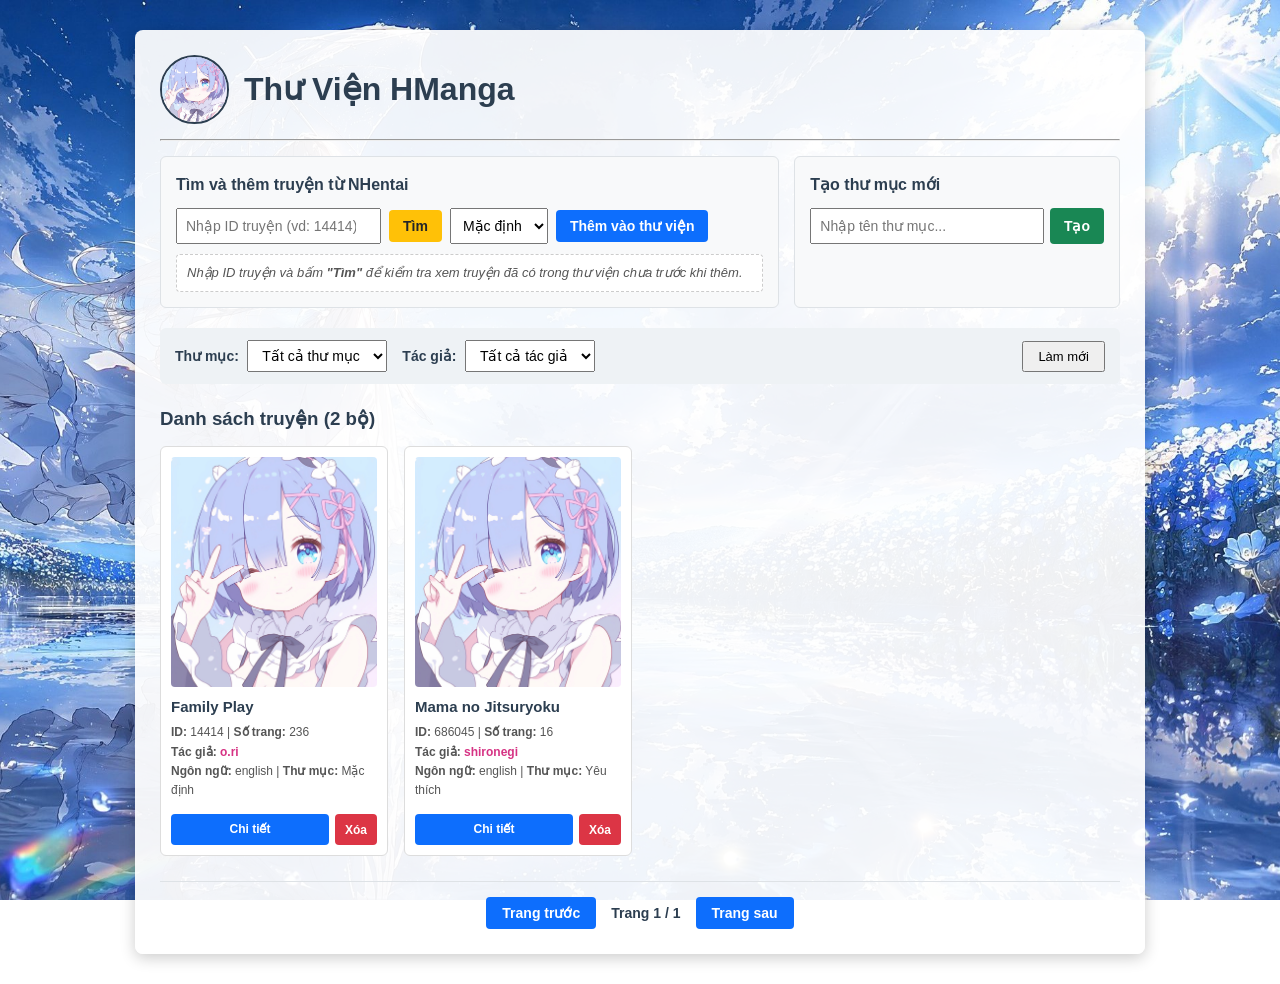
==== commit a9a1ffb3: "sửa lại toàn bộ backend và frontend" ====
--- a/frontend/index.html
+++ b/frontend/index.html
@@ -1,610 +1,495 @@
-<!--
-  HManga Library — Trang Chủ Thư Viện Truyện (index.html)
-  ======================================================
-  Nhiệm vụ:
-  1. Hiển thị danh sách tất cả các bộ truyện đã lưu trong thư viện dưới dạng lưới thẻ (Grid Cards).
-  2. Thanh tìm kiếm nhanh thời gian thực (Live Search với Debounce 300ms chống spam request).
-  3. Thanh điều hướng (Navbar) với logo thương hiệu, ô tìm kiếm, ô nhập ID và 2 nút chuyển trang (Thư viện / Khám phá NHentai).
-  4. Hiển thị ảnh bìa tải từ server kèm ảnh dự phòng (rem.jpg) nếu lỗi.
--->
 <!DOCTYPE html>
 <html lang="vi">
 <head>
     <meta charset="UTF-8">
     <meta name="viewport" content="width=device-width, initial-scale=1.0">
-    <title>HManga — Thư Viện Manga</title>
-    <!-- Favicon website -->
-    <link rel="icon" type="image/jpeg" href="assets/rem.jpg">
-    <!-- File stylesheet dùng chung (kèm version chống lưu cache cũ) -->
-    <link rel="stylesheet" href="style.css?v=3.2">
+    <title>Thư Viện HManga — Trang Chủ</title>
 </head>
-<body>
-    <!-- ==================== 1. HEADER / NAVBAR ==================== -->
-    <nav class="navbar">
-        <div class="nav-container">
-            <!-- Tên web -->
-            <a href="index.html" class="nav-brand" title="Trang chủ HManga">
-                <img src="assets/rem.jpg" alt="Rem" class="nav-logo">
-                <span class="nav-brand-text">HManga</span>
-            </a>
-
-            <!-- Menu chuyển trang: Thư viện / Khám phá NHentai -->
-            <div class="nav-menu-links" style="display: flex; align-items: center; gap: 8px;">
-                <a href="index.html" class="nav-menu-btn active">Thư viện</a>
-                <a href="discover.html" class="nav-menu-btn">Khám phá NHentai</a>
-            </div>
-
-            <!-- Header Controls: Ô tìm kiếm, button tìm, ô nhập ID thêm truyện, button thêm -->
-            <div class="header-actions-wrapper">
-                <!-- 1. Ô tìm kiếm truyện + Button tìm truyện -->
-                <form class="header-search-box" id="headerSearchForm" onsubmit="event.preventDefault(); doSearch();">
-                    <input type="search" id="headerSearchInput" class="header-search-input" placeholder="Tìm kiếm truyện, tác giả..." autocomplete="off">
-                    <button type="submit" id="btnHeaderSearch" class="btn-header-action btn-search-submit" title="Tìm truyện">
+<body style="
+    margin: 0;
+    min-height: 100vh;
+    font-family: Arial, sans-serif;
+    line-height: 1.6;
+    background-image: url('assets/background.jpg');
+    background-size: cover;
+    background-position: center;
+    background-attachment: fixed;
+    background-repeat: no-repeat;
+">
+    <!-- Khung chứa nội dung nổi trên nền ảnh -->
+    <div style="
+        max-width: 960px; 
+        margin: 30px auto; 
+        padding: 25px; 
+        background-color: rgba(255, 255, 255, 0.93); 
+        border-radius: 8px; 
+        box-shadow: 0 4px 15px rgba(0, 0, 0, 0.2);
+    ">
+
+        <!-- TIÊU ĐỀ TRANG CHỦ -->
+        <div style="display: flex; align-items: center; gap: 15px; margin-bottom: 15px;">
+            <img src="assets/rem.jpg" alt="Logo HManga" style="width: 65px; height: 65px; object-fit: cover; border-radius: 50%; border: 2px solid #2c3e50;">
+            <h1 style="margin: 0; color: #2c3e50;">Thư Viện HManga</h1>
+        </div>
+
+        <hr style="margin: 15px 0;">
+
+        <!-- KHU VỰC 1: THÊM TRUYỆN & TẠO THƯ MỤC -->
+        <div style="display: flex; gap: 15px; flex-wrap: wrap; margin-bottom: 20px;">
+            <!-- Box 1: Tìm kiểm tra & Thêm truyện bằng ID -->
+            <div style="flex: 2; min-width: 300px; background: #f8f9fa; padding: 15px; border: 1px solid #dee2e6; border-radius: 6px;">
+                <h3 style="margin-top: 0; margin-bottom: 10px; font-size: 16px; color: #2c3e50;">Tìm và thêm truyện từ NHentai</h3>
+                <div style="display: flex; gap: 8px; flex-wrap: wrap; align-items: center;">
+                    <input type="number" id="addGalleryIdInput" placeholder="Nhập ID truyện (vd: 14414)" style="padding: 8px; font-size: 14px; width: 185px;" min="1">
+                    
+                    <button type="button" id="btnSearchComic" style="padding: 8px 14px; font-size: 14px; cursor: pointer; background: #ffc107; color: #212529; font-weight: bold; border: none; border-radius: 4px;">
                         Tìm
                     </button>
-                </form>
-
-                <!-- 2. Ô nhập ID để tìm truyện + Button tìm -->
-                <form class="header-add-box" id="headerAddForm" onsubmit="event.preventDefault(); doFindById();">
-                    <input type="text" inputmode="numeric" pattern="[0-9]*" id="headerAddInput" class="header-add-input" placeholder="Nhập ID (VD: 48410)..." autocomplete="off">
-                    <button type="submit" id="btnHeaderAdd" class="btn-header-action btn-add-submit" title="Tìm truyện bằng ID">
-                        Tìm
+
+                    <select id="addFolderSelect" style="padding: 8px; font-size: 14px;">
+                        <option value="1">Mặc định</option>
+                        <option value="2">Yêu thích</option>
+                    </select>
+
+                    <button type="button" id="btnAddComic" style="padding: 8px 14px; font-size: 14px; cursor: pointer; background: #0d6efd; color: white; font-weight: bold; border: none; border-radius: 4px;">
+                        Thêm vào thư viện
                     </button>
-                </form>
+                </div>
+
+                <!-- Dòng thông báo kết quả sau khi bấm nút "Tìm" -->
+                <div id="searchCheckStatus" style="margin-top: 10px; font-size: 13px; color: #555; background: #fff; padding: 8px 10px; border-radius: 4px; border: 1px dashed #ccc;">
+                    <em>Nhập ID truyện và bấm <strong>"Tìm"</strong> để kiểm tra xem truyện đã có trong thư viện chưa trước khi thêm.</em>
+                </div>
+            </div>
+
+            <!-- Box 2: Tạo thư mục mới -->
+            <div style="flex: 1; min-width: 220px; background: #f8f9fa; padding: 15px; border: 1px solid #dee2e6; border-radius: 6px;">
+                <h3 style="margin-top: 0; margin-bottom: 10px; font-size: 16px; color: #2c3e50;">Tạo thư mục mới</h3>
+                <div style="display: flex; gap: 6px; flex-wrap: wrap;">
+                    <input type="text" id="newFolderName" placeholder="Nhập tên thư mục..." style="padding: 8px; font-size: 14px; flex: 1; min-width: 110px;">
+                    <button type="button" id="btnCreateFolder" style="padding: 8px 14px; font-size: 14px; cursor: pointer; background: #198754; color: white; font-weight: bold; border: none; border-radius: 4px;">
+                        Tạo
+                    </button>
+                </div>
             </div>
         </div>
-    </nav>
-
-    <!-- ==================== 2. MAIN 2-COLUMN LAYOUT ==================== -->
-    <div class="home-layout">
-        <!-- CỘT TRÁI: Thể loại & Tác giả (Sidebar) -->
-        <aside class="home-sidebar">
-            <!-- PHẦN 1: THỂ LOẠI -->
-            <div class="sidebar-section">
-                <div class="sidebar-section-header">
-                    <span class="sidebar-section-title">
-                        Thể loại
-                    </span>
-                    <span class="sidebar-count-pill" id="sidebar-genre-total">0</span>
-                </div>
-                <!-- Ô lọc nhanh thể loại -->
-                <input type="text" id="filter-genre-input" class="sidebar-filter-input" placeholder="Lọc thể loại..." autocomplete="off">
-                <!-- Danh sách thể loại -->
-                <div class="sidebar-list" id="sidebar-genres-list">
-                    <div style="padding: 12px; text-align: center; color: var(--text-dim); font-size: 12px;">
-                        Đang tải thể loại...
+
+        <!-- KHU VỰC 2: BỘ LỌC (CHỈ LỌC THEO THƯ MỤC & TÁC GIẢ) -->
+        <div style="background: #eef2f5; padding: 12px 15px; border-radius: 6px; margin-bottom: 20px; display: flex; gap: 15px; flex-wrap: wrap; align-items: center;">
+            <div>
+                <label style="font-weight: bold; font-size: 14px; color: #2c3e50;">Thư mục:</label>
+                <select id="filterFolder" style="padding: 6px 10px; font-size: 14px; margin-left: 4px;">
+                    <option value="">Tất cả thư mục</option>
+                    <option value="1">Mặc định</option>
+                    <option value="2">Yêu thích</option>
+                </select>
+            </div>
+
+            <div>
+                <label style="font-weight: bold; font-size: 14px; color: #2c3e50;">Tác giả:</label>
+                <select id="filterAuthor" style="padding: 6px 10px; font-size: 14px; margin-left: 4px;">
+                    <option value="">Tất cả tác giả</option>
+                    <option value="2439">o.ri</option>
+                </select>
+            </div>
+
+            <button type="button" id="btnResetFilter" style="padding: 6px 14px; font-size: 13px; cursor: pointer; margin-left: auto;">
+                Làm mới
+            </button>
+        </div>
+
+        <!-- KHU VỰC 3: LƯỚI DANH SÁCH TRUYỆN TRONG THƯ VIỆN -->
+        <h3 style="margin-bottom: 12px; color: #2c3e50;">Danh sách truyện (<span id="comicsCount">2</span> bộ)</h3>
+
+        <div id="comicsGrid" style="display: grid; grid-template-columns: repeat(auto-fill, minmax(190px, 1fr)); gap: 16px;">
+
+            <!-- Thẻ truyện mẫu 1 -->
+            <div style="border: 1px solid #ddd; border-radius: 6px; padding: 10px; background: #fff; display: flex; flex-direction: column; justify-content: space-between;">
+                <div>
+                    <a href="detail.html" style="text-decoration: none;">
+                        <img src="assets/rem.jpg" alt="Ảnh bìa mẫu" style="width: 100%; height: 230px; object-fit: cover; border-radius: 4px; display: block;">
+                    </a>
+                    <h4 style="margin: 8px 0 4px 0; font-size: 15px; color: #2c3e50;">
+                        <a href="detail.html" style="text-decoration: none; color: inherit;">Family Play</a>
+                    </h4>
+                    <div style="font-size: 12px; color: #555; margin-bottom: 8px;">
+                        <div><strong>ID:</strong> 14414 | <strong>Số trang:</strong> 236</div>
+                        <div><strong>Tác giả:</strong> <span style="color: #d63384; font-weight: bold;">o.ri</span></div>
+                        <div><strong>Ngôn ngữ:</strong> english | <strong>Thư mục:</strong> Mặc định</div>
                     </div>
                 </div>
-            </div>
-
-            <!-- PHẦN 2: TÁC GIẢ -->
-            <div class="sidebar-section">
-                <div class="sidebar-section-header">
-                    <span class="sidebar-section-title">
-                        Tác giả
-                    </span>
-                    <span class="sidebar-count-pill" id="sidebar-author-total">0</span>
-                </div>
-                <!-- Ô lọc nhanh tác giả -->
-                <input type="text" id="filter-author-input" class="sidebar-filter-input" placeholder="Lọc tác giả..." autocomplete="off">
-                <!-- Danh sách tác giả -->
-                <div class="sidebar-list" id="sidebar-authors-list">
-                    <div style="padding: 12px; text-align: center; color: var(--text-dim); font-size: 12px;">
-                        Đang tải tác giả...
+                <div style="display: flex; gap: 6px; margin-top: 6px;">
+                    <a href="detail.html" style="flex: 1; padding: 6px; font-size: 12px; text-align: center; text-decoration: none; background: #0d6efd; color: white; font-weight: bold; border-radius: 4px;">
+                        Chi tiết
+                    </a>
+                    <button type="button" style="padding: 6px 10px; font-size: 12px; cursor: pointer; background: #dc3545; color: white; font-weight: bold; border: none; border-radius: 4px;">
+                        Xóa
+                    </button>
+                </div>
+            </div>
+
+            <!-- Thẻ truyện mẫu 2 -->
+            <div style="border: 1px solid #ddd; border-radius: 6px; padding: 10px; background: #fff; display: flex; flex-direction: column; justify-content: space-between;">
+                <div>
+                    <a href="detail.html" style="text-decoration: none;">
+                        <img src="assets/rem.jpg" alt="Ảnh bìa mẫu" style="width: 100%; height: 230px; object-fit: cover; border-radius: 4px; display: block;">
+                    </a>
+                    <h4 style="margin: 8px 0 4px 0; font-size: 15px; color: #2c3e50;">
+                        <a href="detail.html" style="text-decoration: none; color: inherit;">Mama no Jitsuryoku</a>
+                    </h4>
+                    <div style="font-size: 12px; color: #555; margin-bottom: 8px;">
+                        <div><strong>ID:</strong> 686045 | <strong>Số trang:</strong> 16</div>
+                        <div><strong>Tác giả:</strong> <span style="color: #d63384; font-weight: bold;">shironegi</span></div>
+                        <div><strong>Ngôn ngữ:</strong> english | <strong>Thư mục:</strong> Yêu thích</div>
                     </div>
                 </div>
-            </div>
-        </aside>
-
-        <!-- CỘT PHẢI: Danh sách truyện -->
-        <section class="home-main">
-            <!-- Header thông tin truyện & Bộ lọc đang kích hoạt -->
-            <div class="home-main-header">
-                <div class="home-main-title-box">
-                    <h1 class="home-main-title" id="main-section-title">Thư Viện Truyện</h1>
-                    <!-- Badges bộ lọc đang chọn -->
-                    <div id="active-filters-container" style="display: flex; gap: 8px; flex-wrap: wrap;"></div>
-                </div>
-                <div class="home-main-count" id="comic-count">
-                    Đang tải thư viện...
-                </div>
-            </div>
-
-            <!-- Lưới hiển thị các thẻ truyện -->
-            <div id="comic-grid" class="comic-grid">
-                <div style="grid-column: 1 / -1; text-align: center; padding: 60px 0; color: var(--text-dim);">
-                    Đang tải danh sách truyện...
-                </div>
-            </div>
-        </section>
+                <div style="display: flex; gap: 6px; margin-top: 6px;">
+                    <a href="detail.html" style="flex: 1; padding: 6px; font-size: 12px; text-align: center; text-decoration: none; background: #0d6efd; color: white; font-weight: bold; border-radius: 4px;">
+                        Chi tiết
+                    </a>
+                    <button type="button" style="padding: 6px 10px; font-size: 12px; cursor: pointer; background: #dc3545; color: white; font-weight: bold; border: none; border-radius: 4px;">
+                        Xóa
+                    </button>
+                </div>
+            </div>
+
+        </div>
+
+        <!-- KHU VỰC 4: PHÂN TRANG (12 TRUYỆN / TRANG) -->
+        <div id="paginationBar" style="display: flex; justify-content: center; align-items: center; gap: 15px; margin-top: 25px; padding-top: 15px; border-top: 1px solid #dee2e6;">
+            <button type="button" id="btnPrevComicPage" style="padding: 8px 16px; font-size: 14px; cursor: pointer; background: #0d6efd; color: white; font-weight: bold; border: none; border-radius: 4px;">
+                Trang trước
+            </button>
+
+            <span style="font-size: 14px; font-weight: bold; color: #2c3e50;">
+                Trang <span id="currentComicPage">1</span> / <span id="totalComicPages">1</span>
+            </span>
+
+            <button type="button" id="btnNextComicPage" style="padding: 8px 16px; font-size: 14px; cursor: pointer; background: #0d6efd; color: white; font-weight: bold; border: none; border-radius: 4px;">
+                Trang sau
+            </button>
+        </div>
+
     </div>
 
-    <!-- ==================== MODAL: XEM TRƯỚC KẾT QUẢ TÌM TRUYỆN THEO ID ==================== -->
-    <div id="modal-preview-comic" class="modal-overlay">
-        <div class="modal-card" style="max-width: 540px;">
-            <div class="modal-header">
-                <h3 class="modal-title">Kết quả tìm truyện</h3>
-                <button type="button" class="modal-close" onclick="closePreviewModal()">&times;</button>
-            </div>
-            <div id="preview-modal-body">
-                <!-- Nội dung chi tiết truyện preview -->
-            </div>
-            <div class="modal-actions" id="preview-modal-actions">
-                <!-- Nút hành động -->
-            </div>
-        </div>
-    </div>
-
-    <!-- Nạp file JavaScript tiện ích dùng chung -->
-    <script src="app.js?v=3.2"></script>
     <script>
-        // Trạng thái lọc hiện tại
-        let selectedGenres = []; // Mảng danh sách các thể loại đang chọn
-        let selectedAuthor = null;
-        let searchQuery = '';
-        let debounceTimer = null;
-
-        let allGenres = [];
-        let allAuthors = [];
-
-        // DOM Elements
-        const searchInput = document.getElementById('headerSearchInput');
-        const addInput = document.getElementById('headerAddInput');
-        const btnAdd = document.getElementById('btnHeaderAdd');
-
-
-        const comicGrid = document.getElementById('comic-grid');
-        const comicCountEl = document.getElementById('comic-count');
-        const sectionTitleEl = document.getElementById('main-section-title');
-        const activeFiltersEl = document.getElementById('active-filters-container');
-
-        const genresListEl = document.getElementById('sidebar-genres-list');
-        const authorsListEl = document.getElementById('sidebar-authors-list');
-        const filterGenreInput = document.getElementById('filter-genre-input');
-        const filterAuthorInput = document.getElementById('filter-author-input');
-
-        /**
-         * 1. TẢI VÀ HIỂN THỊ DANH SÁCH TRUYỆN
-         */
-        async function loadComics() {
-            comicGrid.innerHTML = `
-                <div style="grid-column: 1 / -1; text-align: center; padding: 50px 0; color: var(--text-dim);">
-                    Đang tải danh sách truyện...
-                </div>
-            `;
-
-            updateFilterUI();
-
-            try {
-                let comics = [];
-                // Sử dụng api.searchComics để kết hợp q, genres, author
-                const hasFilter = searchQuery || (selectedGenres && selectedGenres.length > 0) || selectedAuthor;
-                if (hasFilter) {
-                    comics = await api.searchComics({
-                        q: searchQuery || undefined,
-                        genre: selectedGenres.length > 0 ? selectedGenres.join(',') : undefined,
-                        author: selectedAuthor || undefined
-                    });
-                } else {
-                    comics = await api.getComics();
-                }
-
-                comicCountEl.textContent = `${comics.length} bộ truyện`;
-
-                if (comics.length === 0) {
-                    comicGrid.innerHTML = `
-                        <div style="grid-column: 1 / -1; text-align: center; padding: 70px 20px; background: rgba(15, 23, 42, 0.4); border-radius: 12px; border: 1px dashed var(--border-color);">
-                            <p style="font-size: 17px; color: var(--text-muted); margin-bottom: 8px;">Không tìm thấy bộ truyện nào phù hợp</p>
-                            <p style="font-size: 13.5px; color: var(--text-dim); margin-bottom: 18px;">Hãy thử thay đổi từ khóa tìm kiếm hoặc bỏ chọn bộ lọc</p>
-                            <button type="button" onclick="clearAllFilters()" class="btn btn-secondary btn-sm">Xóa tất cả bộ lọc</button>
-                        </div>
-                    `;
-                    return;
-                }
-
-                comicGrid.innerHTML = comics.map(renderComicCard).join('');
-
-            } catch (err) {
-                comicCountEl.textContent = 'Lỗi kết nối';
-                comicGrid.innerHTML = `
-                    <div style="grid-column: 1 / -1; text-align: center; padding: 60px 0; color: var(--danger);">
-                        Không thể kết nối đến máy chủ: ${err.message}. Đảm bảo server đang chạy trên cổng 8000!
-                    </div>
-                `;
-            }
+        const API_BASE = (window.location.protocol.startsWith("http") && window.location.port === "8000")
+            ? ""
+            : "http://127.0.0.1:8000";
+
+        let currentPage = 1;
+        let totalPages = 1;
+        const LIMIT_PER_PAGE = 12;
+
+        const addGalleryIdInput = document.getElementById("addGalleryIdInput");
+        const btnSearchComic = document.getElementById("btnSearchComic");
+        const addFolderSelect = document.getElementById("addFolderSelect");
+        const btnAddComic = document.getElementById("btnAddComic");
+        const searchCheckStatus = document.getElementById("searchCheckStatus");
+
+        const newFolderName = document.getElementById("newFolderName");
+        const btnCreateFolder = document.getElementById("btnCreateFolder");
+
+        const filterFolder = document.getElementById("filterFolder");
+        const filterAuthor = document.getElementById("filterAuthor");
+        const btnResetFilter = document.getElementById("btnResetFilter");
+
+        const comicsCount = document.getElementById("comicsCount");
+        const comicsGrid = document.getElementById("comicsGrid");
+        const paginationBar = document.getElementById("paginationBar");
+        const btnPrevComicPage = document.getElementById("btnPrevComicPage");
+        const currentComicPage = document.getElementById("currentComicPage");
+        const totalComicPages = document.getElementById("totalComicPages");
+        const btnNextComicPage = document.getElementById("btnNextComicPage");
+
+        function getProxyImageUrl(url) {
+            if (!url) return "assets/rem.jpg";
+            if (url.includes("nhentai.net")) {
+                return `${API_BASE}/api/image-proxy?url=${encodeURIComponent(url)}`;
+            }
+            return url;
         }
 
-        /**
-         * 2. CẬP NHẬT HEADER & BADGES BỘ LỌC
-         */
-        function updateFilterUI() {
-            const badges = [];
-
-            if (selectedGenres && selectedGenres.length > 0) {
-                selectedGenres.forEach(g => {
-                    badges.push(`
-                        <span class="home-active-filter-badge">
-                            Thể loại: ${g}
-                            <button type="button" class="btn-clear-filter" onclick="toggleGenre('${g.replace(/'/g, "\\'")}')" title="Bỏ lọc thể loại này">&times;</button>
-                        </span>
-                    `);
-                });
-            }
-
-            if (selectedAuthor) {
-                badges.push(`
-                    <span class="home-active-filter-badge">
-                        Tác giả: ${selectedAuthor}
-                        <button type="button" class="btn-clear-filter" onclick="selectAuthor(null)" title="Bỏ lọc tác giả">&times;</button>
-                    </span>
-                `);
-            }
-
-            if (searchQuery) {
-                badges.push(`
-                    <span class="home-active-filter-badge">
-                        Tìm: "${searchQuery}"
-                        <button type="button" class="btn-clear-filter" onclick="clearSearch()" title="Xóa từ khóa tìm kiếm">&times;</button>
-                    </span>
-                `);
-            }
-
-            if (badges.length > 0) {
-                sectionTitleEl.textContent = 'Kết Quả Lọc';
-                activeFiltersEl.innerHTML = badges.join('') + `
-                    <button type="button" onclick="clearAllFilters()" class="btn btn-secondary btn-sm" style="font-size: 11px; padding: 3px 8px;">Xóa hết</button>
-                `;
-            } else {
-                sectionTitleEl.textContent = 'Thư Viện Truyện';
-                activeFiltersEl.innerHTML = '';
+        // 1. Tải danh sách Thư mục
+        async function loadFolders() {
+            try {
+                const resp = await fetch(`${API_BASE}/api/folders`);
+                if (!resp.ok) return;
+                const folders = await resp.json();
+
+                addFolderSelect.innerHTML = folders.map(f =>
+                    `<option value="${f.id}">${f.name}</option>`
+                ).join("");
+
+                const currentFilterVal = filterFolder.value;
+                filterFolder.innerHTML = `<option value="">Tất cả thư mục</option>` + folders.map(f =>
+                    `<option value="${f.id}">${f.name}</option>`
+                ).join("");
+                filterFolder.value = currentFilterVal;
+            } catch (err) {
+                console.error("Lỗi tải thư mục:", err);
             }
         }
 
-        /**
-         * 3. TẢI VÀ HIỂN THỊ SIDEBAR (THỂ LOẠI & TÁC GIẢ)
-         */
-        async function loadSidebarData() {
-            // Tải thể loại
-            try {
-                allGenres = await api.getGenres();
-                document.getElementById('sidebar-genre-total').textContent = allGenres.length;
-
-                // Nếu thể loại đang lọc không còn truyện nào (đã bị xóa)
-                if (selectedGenres.length > 0) {
-                    selectedGenres = selectedGenres.filter(sg =>
-                        allGenres.some(g => g.name.toLowerCase() === sg.toLowerCase())
-                    );
-                }
-
-                renderSidebarGenres();
-            } catch (e) {
-                genresListEl.innerHTML = `<div style="padding: 10px; color: var(--danger); font-size: 12px;">Lỗi tải thể loại</div>`;
-            }
-
-            // Tải tác giả
-            try {
-                allAuthors = await api.getAuthors();
-                document.getElementById('sidebar-author-total').textContent = allAuthors.length;
-
-                // Nếu tác giả đang lọc không còn truyện nào (đã bị xóa)
-                if (selectedAuthor && !allAuthors.some(a => a.name.toLowerCase() === selectedAuthor.toLowerCase())) {
-                    selectedAuthor = null;
-                }
-
-                renderSidebarAuthors();
-            } catch (e) {
-                authorsListEl.innerHTML = `<div style="padding: 10px; color: var(--danger); font-size: 12px;">Lỗi tải tác giả</div>`;
+        // 2. Tải danh sách Tác giả
+        async function loadAuthors() {
+            try {
+                const resp = await fetch(`${API_BASE}/api/authors`);
+                if (!resp.ok) return;
+                const authors = await resp.json();
+
+                const currentAuthorVal = filterAuthor.value;
+                filterAuthor.innerHTML = `<option value="">Tất cả tác giả</option>` + authors.map(a =>
+                    `<option value="${a.id}">${a.name}</option>`
+                ).join("");
+                filterAuthor.value = currentAuthorVal;
+            } catch (err) {
+                console.error("Lỗi tải tác giả:", err);
             }
         }
 
-        function renderSidebarGenres() {
-            const filterText = (filterGenreInput?.value || '').trim().toLowerCase();
-            let list = allGenres;
-            if (filterText) {
-                list = list.filter(g => g.name.toLowerCase().includes(filterText));
-            }
-
-            const isAllActive = selectedGenres.length === 0;
-            let html = `
-                <div class="sidebar-item ${isAllActive ? 'active' : ''}" onclick="clearGenreFilters()">
-                    <span class="sidebar-item-name">Tất cả thể loại</span>
-                </div>
-            `;
-
-            if (list.length === 0) {
-                html += `<div style="padding: 8px 10px; font-size: 12px; color: var(--text-dim);">Không có thể loại nào</div>`;
-            } else {
-                html += list.map(g => {
-                    const isActive = selectedGenres.some(sg => sg.toLowerCase() === g.name.toLowerCase());
-                    const count = g.comic_count || 0;
-                    return `
-                        <div class="sidebar-item ${isActive ? 'active' : ''}" onclick="toggleGenre('${g.name.replace(/'/g, "\\'")}')">
-                            <span class="sidebar-item-name" title="${g.name}">${g.name}</span>
-                            <span class="sidebar-count-pill">${count}</span>
-                        </div>
-                    `;
-                }).join('');
-            }
-
-            genresListEl.innerHTML = html;
-        }
-
-        function renderSidebarAuthors() {
-            const filterText = (filterAuthorInput?.value || '').trim().toLowerCase();
-            let list = allAuthors;
-            if (filterText) {
-                list = list.filter(a => a.name.toLowerCase().includes(filterText));
-            }
-
-            const isAllActive = !selectedAuthor;
-            let html = `
-                <div class="sidebar-item ${isAllActive ? 'active' : ''}" onclick="selectAuthor(null)">
-                    <span class="sidebar-item-name">Tất cả tác giả</span>
-                </div>
-            `;
-
-            if (list.length === 0) {
-                html += `<div style="padding: 8px 10px; font-size: 12px; color: var(--text-dim);">Không có tác giả nào</div>`;
-            } else {
-                html += list.map(a => {
-                    const isActive = selectedAuthor && selectedAuthor.toLowerCase() === a.name.toLowerCase();
-                    const count = a.comic_count || 0;
-                    return `
-                        <div class="sidebar-item ${isActive ? 'active' : ''}" onclick="selectAuthor('${a.name.replace(/'/g, "\\'")}')">
-                            <span class="sidebar-item-name" title="${a.name}">${a.name}</span>
-                            <span class="sidebar-count-pill">${count}</span>
-                        </div>
-                    `;
-                }).join('');
-            }
-
-            authorsListEl.innerHTML = html;
-        }
-
-        /**
-         * 4. BỘ LỌC TƯƠNG TÁC
-         */
-        function toggleGenre(genreName) {
-            if (!genreName) {
-                clearGenreFilters();
+        // 3. Hiển thị danh sách thẻ truyện lên lưới (giữ nguyên 100% HTML/CSS của thẻ mẫu)
+        function renderComicsGrid(comicsList) {
+            if (!comicsList || comicsList.length === 0) {
+                comicsGrid.innerHTML = `<p style="grid-column: 1 / -1; text-align: center; color: #555; padding: 20px;">Chưa có bộ truyện nào để hiển thị.</p>`;
                 return;
             }
-            const index = selectedGenres.findIndex(g => g.toLowerCase() === genreName.toLowerCase());
-            if (index >= 0) {
-                selectedGenres.splice(index, 1);
-            } else {
-                selectedGenres.push(genreName);
-            }
-            renderSidebarGenres();
-            loadComics();
-        }
-
-        function clearGenreFilters() {
-            selectedGenres = [];
-            renderSidebarGenres();
-            loadComics();
-        }
-
-
-        function selectAuthor(authorName) {
-            selectedAuthor = authorName;
-            renderSidebarAuthors();
-            loadComics();
-        }
-
-        function clearSearch() {
-            searchQuery = '';
-            if (searchInput) searchInput.value = '';
-            loadComics();
-        }
-
-        function clearAllFilters() {
-            selectedGenres = [];
-            selectedAuthor = null;
-            searchQuery = '';
-            if (searchInput) searchInput.value = '';
-            if (filterGenreInput) filterGenreInput.value = '';
-            if (filterAuthorInput) filterAuthorInput.value = '';
-            renderSidebarGenres();
-            renderSidebarAuthors();
-            loadComics();
-        }
-
-        function doSearch() {
-            searchQuery = searchInput.value.trim();
-            loadComics();
-        }
-
-        /**
-         * 5. TÌM TRUYỆN BẰNG ID VÀ HIỂN THỊ XEM TRƯỚC
-         */
-        function openPreviewModal() {
-            const modal = document.getElementById('modal-preview-comic');
-            if (modal) modal.classList.add('active');
-        }
-
-        function closePreviewModal() {
-            const modal = document.getElementById('modal-preview-comic');
-            if (modal) modal.classList.remove('active');
-        }
-
-        function showPreviewModal(preview) {
-            const bodyEl = document.getElementById('preview-modal-body');
-            const actionsEl = document.getElementById('preview-modal-actions');
-            if (!bodyEl || !actionsEl) return;
-
-            const titleSafe = (preview.title || '').replace(/&/g, '&amp;').replace(/"/g, '&quot;').replace(/'/g, '&#39;').replace(/</g, '&lt;').replace(/>/g, '&gt;');
-            const coverUrl = preview.local_cover_filename 
-                ? api.getCoverUrl(preview.local_cover_filename) 
-                : (preview.cover_url || 'assets/rem.jpg');
-
-            let authorsStr = 'Chưa rõ';
-            if (preview.authors && Array.isArray(preview.authors) && preview.authors.length > 0) {
-                authorsStr = preview.authors.join(', ');
-            } else if (preview.author) {
-                authorsStr = preview.author;
-            }
-
-            let genresHtml = '<span style="color: var(--text-dim); font-size: 12px;">Không có thể loại</span>';
-            if (preview.genres && Array.isArray(preview.genres) && preview.genres.length > 0) {
-                genresHtml = preview.genres.map(g => `<span class="tag-chip">${g}</span>`).join(' ');
-            }
-
-            const statusBadge = preview.is_already_added
-                ? `<span style="font-size: 12px; font-weight: 600; background: rgba(16, 185, 129, 0.2); color: #6ee7b7; border: 1px solid rgba(16, 185, 129, 0.4); padding: 3px 8px; border-radius: 6px;">Đã có trong thư viện</span>`
-                : `<span style="font-size: 12px; font-weight: 600; background: rgba(245, 158, 11, 0.2); color: #fcd34d; border: 1px solid rgba(245, 158, 11, 0.4); padding: 3px 8px; border-radius: 6px;">Chưa có trong thư viện</span>`;
-
-            bodyEl.innerHTML = `
-                <div style="display: flex; gap: 16px; margin-bottom: 16px; align-items: flex-start;">
-                    <div style="width: 120px; flex-shrink: 0;">
-                        <img src="${coverUrl}" alt="${titleSafe}" style="width: 100%; aspect-ratio: 3/4; object-fit: cover; border-radius: 8px; border: 1px solid var(--border-color); display: block;" referrerpolicy="no-referrer" onerror="this.src='assets/rem.jpg'">
-                    </div>
-                    <div style="flex: 1; min-width: 0; display: flex; flex-direction: column; gap: 8px;">
-                        <div style="display: flex; align-items: center; gap: 8px; flex-wrap: wrap;">
-                            <span style="font-family: monospace; font-weight: 700; font-size: 13px; color: var(--primary); background: rgba(99, 102, 241, 0.15); padding: 2px 8px; border-radius: 6px;">#${preview.id}</span>
-                            ${statusBadge}
-                        </div>
-                        <h4 style="font-size: 15px; font-weight: 700; color: #ffffff; line-height: 1.4; word-break: break-word;">${titleSafe}</h4>
-                        <div style="font-size: 13px; color: var(--text-muted);">
-                            <strong style="color: var(--text-main);">Tác giả:</strong> ${authorsStr}
-                        </div>
-                        <div style="font-size: 13px; color: var(--text-muted);">
-                            <strong style="color: var(--text-main);">Số trang:</strong> ${preview.num_pages || '?'} trang
+
+            comicsGrid.innerHTML = comicsList.map(comic => `
+                <div style="border: 1px solid #ddd; border-radius: 6px; padding: 10px; background: #fff; display: flex; flex-direction: column; justify-content: space-between;">
+                    <div>
+                        <a href="detail.html?id=${comic.id}" style="text-decoration: none;">
+                            <img src="${getProxyImageUrl(comic.cover_url)}" alt="${comic.title}" style="width: 100%; height: 230px; object-fit: cover; border-radius: 4px; display: block;" loading="lazy">
+                        </a>
+                        <h4 style="margin: 8px 0 4px 0; font-size: 15px; color: #2c3e50;">
+                            <a href="detail.html?id=${comic.id}" style="text-decoration: none; color: inherit;">${comic.title}</a>
+                        </h4>
+                        <div style="font-size: 12px; color: #555; margin-bottom: 8px;">
+                            <div><strong>ID:</strong> ${comic.id} | <strong>Số trang:</strong> ${comic.num_pages}</div>
+                            <div><strong>Tác giả:</strong> <span style="color: #d63384; font-weight: bold;">${comic.author || "Unknown"}</span></div>
+                            <div><strong>Ngôn ngữ:</strong> ${comic.language || "Unknown"} | <strong>Thư mục:</strong> ${comic.folder_name || "Mặc định"}</div>
                         </div>
                     </div>
-                </div>
-                <div>
-                    <div style="font-size: 12.5px; font-weight: 600; color: var(--text-dim); margin-bottom: 6px;">Thể loại:</div>
-                    <div style="display: flex; flex-wrap: wrap; gap: 6px; max-height: 120px; overflow-y: auto;">
-                        ${genresHtml}
+                    <div style="display: flex; gap: 6px; margin-top: 6px;">
+                        <a href="detail.html?id=${comic.id}" style="flex: 1; padding: 6px; font-size: 12px; text-align: center; text-decoration: none; background: #0d6efd; color: white; font-weight: bold; border-radius: 4px;">
+                            Chi tiết
+                        </a>
+                        <button type="button" onclick="handleDeleteComic(${comic.id})" style="padding: 6px 10px; font-size: 12px; cursor: pointer; background: #dc3545; color: white; font-weight: bold; border: none; border-radius: 4px;">
+                            Xóa
+                        </button>
                     </div>
                 </div>
-            `;
-
-            if (preview.is_already_added) {
-                actionsEl.innerHTML = `
-                    <button type="button" class="btn btn-secondary" onclick="closePreviewModal()">Đóng</button>
-                    <a href="detail.html?id=${preview.existing_comic_id}" class="btn btn-primary">Xem chi tiết truyện</a>
-                `;
-            } else {
-                actionsEl.innerHTML = `
-                    <button type="button" class="btn btn-secondary" onclick="closePreviewModal()">Hủy</button>
-                    <button type="button" class="btn btn-primary" id="btn-confirm-add" onclick="confirmAddFromPreview(${preview.id})">Thêm vào thư viện</button>
-                `;
-            }
-
-            openPreviewModal();
+            `).join("");
         }
 
-        async function confirmAddFromPreview(galleryId) {
-            const btn = document.getElementById('btn-confirm-add');
-            if (btn) {
-                btn.disabled = true;
-                btn.textContent = 'Đang thêm vào thư viện...';
-            }
-
-            try {
-                const newComic = await api.addComicById(galleryId);
-                showToast(`Đã thêm thành công: "${newComic.title}"!`, 'success');
-                closePreviewModal();
-                if (addInput) addInput.value = '';
-                await loadSidebarData();
-                await loadComics();
-            } catch (err) {
-                showToast(err.message || 'Lỗi khi thêm truyện vào thư viện!', 'error');
-                if (btn) {
-                    btn.disabled = false;
-                    btn.textContent = 'Thêm vào thư viện';
+        // 4. Tải danh sách truyện theo trang (12 bộ / trang)
+        async function loadComics(page = 1) {
+            try {
+                const params = new URLSearchParams({
+                    page: page,
+                    limit: LIMIT_PER_PAGE
+                });
+                if (filterFolder.value) params.append("folder_id", filterFolder.value);
+                if (filterAuthor.value) params.append("artist_id", filterAuthor.value);
+
+                const resp = await fetch(`${API_BASE}/api/comics?${params.toString()}`);
+                if (!resp.ok) throw new Error("Không thể tải danh sách truyện");
+                const data = await resp.json();
+
+                currentPage = data.page || 1;
+                totalPages = data.total_pages || 1;
+
+                comicsCount.textContent = data.total_comics ?? 0;
+                currentComicPage.textContent = currentPage;
+                totalComicPages.textContent = totalPages;
+
+                paginationBar.style.display = "flex";
+                btnPrevComicPage.disabled = currentPage <= 1;
+                btnNextComicPage.disabled = currentPage >= totalPages;
+                btnPrevComicPage.style.opacity = currentPage <= 1 ? "0.5" : "1";
+                btnNextComicPage.style.opacity = currentPage >= totalPages ? "0.5" : "1";
+
+                renderComicsGrid(data.items || []);
+            } catch (err) {
+                console.error("Lỗi tải danh sách truyện:", err);
+            }
+        }
+
+        // 5. Xử lý bấm nút "Tìm" (Gọi Python kiểm tra ID & title_pretty)
+        btnSearchComic.addEventListener("click", async () => {
+            const galleryId = parseInt(addGalleryIdInput.value.trim(), 10);
+            if (!galleryId || galleryId < 1) {
+                alert("Vui lòng nhập ID truyện hợp lệ!");
+                return;
+            }
+
+            btnSearchComic.disabled = true;
+            searchCheckStatus.style.color = "#555";
+            searchCheckStatus.style.borderColor = "#ccc";
+            searchCheckStatus.innerHTML = `<em>Đang kiểm tra ID <strong>${galleryId}</strong> trong thư viện và NHentai...</em>`;
+
+            try {
+                const resp = await fetch(`${API_BASE}/api/comics/check/${galleryId}`);
+                const data = await resp.json();
+
+                if (!resp.ok) {
+                    throw new Error(data.detail || "Không tìm thấy truyện trên NHentai!");
                 }
-            }
-        }
-
-        async function doFindById() {
-            const rawId = addInput.value.trim();
-            const galleryId = parseInt(rawId, 10);
-
-            if (!galleryId || isNaN(galleryId) || galleryId <= 0) {
-                showToast('Vui lòng nhập mã ID truyện hợp lệ!', 'warning');
-                addInput.focus();
+
+                if (data.status === "exists_id" || data.status === "exists_title") {
+                    // Đã có ID hoặc trùng tên trong Supabase -> Lọc hiện bộ truyện đó lên màn hình
+                    searchCheckStatus.style.color = "#856404";
+                    searchCheckStatus.style.borderColor = "#ffc107";
+                    searchCheckStatus.innerHTML = `<strong>Thông báo:</strong> ${data.message}`;
+
+                    comicsCount.textContent = 1;
+                    paginationBar.style.display = "none";
+                    renderComicsGrid([data.comic]);
+                } else if (data.status === "new") {
+                    // Hoàn toàn chưa có -> Báo hợp lệ để bấm "Thêm vào thư viện"
+                    searchCheckStatus.style.color = "#198754";
+                    searchCheckStatus.style.borderColor = "#198754";
+                    searchCheckStatus.innerHTML = `<strong>Hợp lệ:</strong> ${data.message}`;
+                }
+            } catch (err) {
+                searchCheckStatus.style.color = "#dc3545";
+                searchCheckStatus.style.borderColor = "#dc3545";
+                searchCheckStatus.innerHTML = `<strong>Lỗi:</strong> ${err.message}`;
+            } finally {
+                btnSearchComic.disabled = false;
+            }
+        });
+
+        // 6. Xử lý bấm nút "Thêm vào thư viện"
+        btnAddComic.addEventListener("click", async () => {
+            const galleryId = parseInt(addGalleryIdInput.value.trim(), 10);
+            const folderId = parseInt(addFolderSelect.value, 10) || 1;
+
+            if (!galleryId || galleryId < 1) {
+                alert("Vui lòng nhập ID truyện cần thêm!");
                 return;
             }
 
-            // Trạng thái đang tìm
-            btnAdd.disabled = true;
-            addInput.disabled = true;
-            btnAdd.textContent = 'Đang tìm...';
-
-            showToast(`Đang tìm thông tin truyện #${galleryId}...`, 'info');
-
-            try {
-                const preview = await api.previewComicById(galleryId);
-                showPreviewModal(preview);
-            } catch (err) {
-                showToast(err.message || 'Không tìm thấy truyện với ID này!', 'error');
+            btnAddComic.disabled = true;
+            searchCheckStatus.style.color = "#0d6efd";
+            searchCheckStatus.innerHTML = `<em>Đang thêm truyện ID <strong>${galleryId}</strong> vào thư viện...</em>`;
+
+            try {
+                const resp = await fetch(`${API_BASE}/api/comics`, {
+                    method: "POST",
+                    headers: { "Content-Type": "application/json" },
+                    body: JSON.stringify({ gallery_id: galleryId, folder_id: folderId })
+                });
+                const data = await resp.json();
+
+                if (!resp.ok) {
+                    throw new Error(data.detail || "Lỗi khi thêm truyện vào thư viện!");
+                }
+
+                searchCheckStatus.style.color = "#198754";
+                searchCheckStatus.style.borderColor = "#198754";
+                searchCheckStatus.innerHTML = `<strong>Thành công:</strong> Đã thêm bộ truyện <strong>${data.title}</strong> (ID: ${data.id}) vào thư viện!`;
+                addGalleryIdInput.value = "";
+
+                await loadAuthors();
+                await loadComics(1);
+            } catch (err) {
+                searchCheckStatus.style.color = "#dc3545";
+                searchCheckStatus.style.borderColor = "#dc3545";
+                searchCheckStatus.innerHTML = `<strong>Lỗi:</strong> ${err.message}`;
             } finally {
-                btnAdd.disabled = false;
-                addInput.disabled = false;
-                btnAdd.textContent = 'Tìm';
-            }
-        }
-
-        // ==================== LẮNG NGHE SỰ KIỆN ====================
-
-        // Debounce Live Search khi gõ trên ô tìm kiếm
-        if (searchInput) {
-            searchInput.addEventListener('input', (e) => {
-                clearTimeout(debounceTimer);
-                debounceTimer = setTimeout(() => {
-                    searchQuery = e.target.value.trim();
-                    loadComics();
-                }, 350);
-            });
-        }
-
-        // Lọc danh sách thể loại trên sidebar
-        if (filterGenreInput) {
-            filterGenreInput.addEventListener('input', renderSidebarGenres);
-        }
-
-        // Lọc danh sách tác giả trên sidebar
-        if (filterAuthorInput) {
-            filterAuthorInput.addEventListener('input', renderSidebarAuthors);
-        }
-
-        // Đóng modal xem trước khi click ra ngoài nền mờ hoặc bấm phím ESC
-        window.addEventListener('click', (e) => {
-            const modal = document.getElementById('modal-preview-comic');
-            if (e.target === modal) {
-                closePreviewModal();
-            }
-        });
-
-        window.addEventListener('keydown', (e) => {
-            if (e.key === 'Escape') {
-                closePreviewModal();
-            }
-        });
-
-        // Khởi tạo từ URL params (nếu có)
-        const urlParams = new URLSearchParams(window.location.search);
-        if (urlParams.get('q') || urlParams.get('s')) {
-            searchQuery = urlParams.get('q') || urlParams.get('s');
-            if (searchInput) searchInput.value = searchQuery;
-        }
-        const genreParam = urlParams.get('genre') || urlParams.get('genres');
-        if (genreParam) {
-            selectedGenres = genreParam.split(',').map(g => g.trim()).filter(Boolean);
-        }
-        if (urlParams.get('author') || urlParams.get('authors')) {
-            selectedAuthor = urlParams.get('author') || urlParams.get('authors');
-        }
-
-        // Tải trang chủ tuần tự để đảm bảo dữ liệu thể loại/tác giả đồng bộ trước khi load truyện
-        async function initPage() {
-            await loadSidebarData();
-            await loadComics();
-        }
-        initPage();
+                btnAddComic.disabled = false;
+            }
+        });
+
+        // 7. Xử lý tạo thư mục mới
+        btnCreateFolder.addEventListener("click", async () => {
+            const name = newFolderName.value.trim();
+            if (!name) {
+                alert("Vui lòng nhập tên thư mục!");
+                return;
+            }
+
+            btnCreateFolder.disabled = true;
+            try {
+                const resp = await fetch(`${API_BASE}/api/folders`, {
+                    method: "POST",
+                    headers: { "Content-Type": "application/json" },
+                    body: JSON.stringify({ name: name, description: "" })
+                });
+                const data = await resp.json();
+                if (!resp.ok) throw new Error(data.detail || "Không thể tạo thư mục!");
+
+                newFolderName.value = "";
+                await loadFolders();
+                alert(`Đã tạo thư mục "${data.name}" thành công!`);
+            } catch (err) {
+                alert(`Lỗi: ${err.message}`);
+            } finally {
+                btnCreateFolder.disabled = false;
+            }
+        });
+
+        // 8. Xử lý xóa truyện
+        window.handleDeleteComic = async function(comicId) {
+            if (!confirm(`Bạn có chắc chắn muốn xóa truyện ID ${comicId} khỏi thư viện?`)) {
+                return;
+            }
+            try {
+                const resp = await fetch(`${API_BASE}/api/comics/${comicId}`, {
+                    method: "DELETE"
+                });
+                const data = await resp.json();
+                if (!resp.ok) throw new Error(data.detail || "Lỗi khi xóa truyện!");
+
+                await loadAuthors();
+                await loadComics(currentPage);
+            } catch (err) {
+                alert(`Lỗi: ${err.message}`);
+            }
+        };
+
+        // 9. Sự kiện lọc & Phân trang
+        filterFolder.addEventListener("change", () => loadComics(1));
+        filterAuthor.addEventListener("change", () => loadComics(1));
+
+        btnResetFilter.addEventListener("click", () => {
+            filterFolder.value = "";
+            filterAuthor.value = "";
+            addGalleryIdInput.value = "";
+            searchCheckStatus.style.color = "#555";
+            searchCheckStatus.style.borderColor = "#ccc";
+            searchCheckStatus.innerHTML = `<em>Nhập ID truyện và bấm <strong>"Tìm"</strong> để kiểm tra xem truyện đã có trong thư viện chưa trước khi thêm.</em>`;
+            loadComics(1);
+        });
+
+        btnPrevComicPage.addEventListener("click", () => {
+            if (currentPage > 1) loadComics(currentPage - 1);
+        });
+
+        btnNextComicPage.addEventListener("click", () => {
+            if (currentPage < totalPages) loadComics(currentPage + 1);
+        });
+
+        addGalleryIdInput.addEventListener("keydown", (e) => {
+            if (e.key === "Enter") {
+                e.preventDefault();
+                btnSearchComic.click();
+            }
+        });
+
+        newFolderName.addEventListener("keydown", (e) => {
+            if (e.key === "Enter") {
+                e.preventDefault();
+                btnCreateFolder.click();
+            }
+        });
+
+        // Khởi chạy khi mở Trang chủ
+        window.addEventListener("DOMContentLoaded", async () => {
+            await Promise.all([loadFolders(), loadAuthors()]);
+            await loadComics(1);
+        });
     </script>
 </body>
 </html>
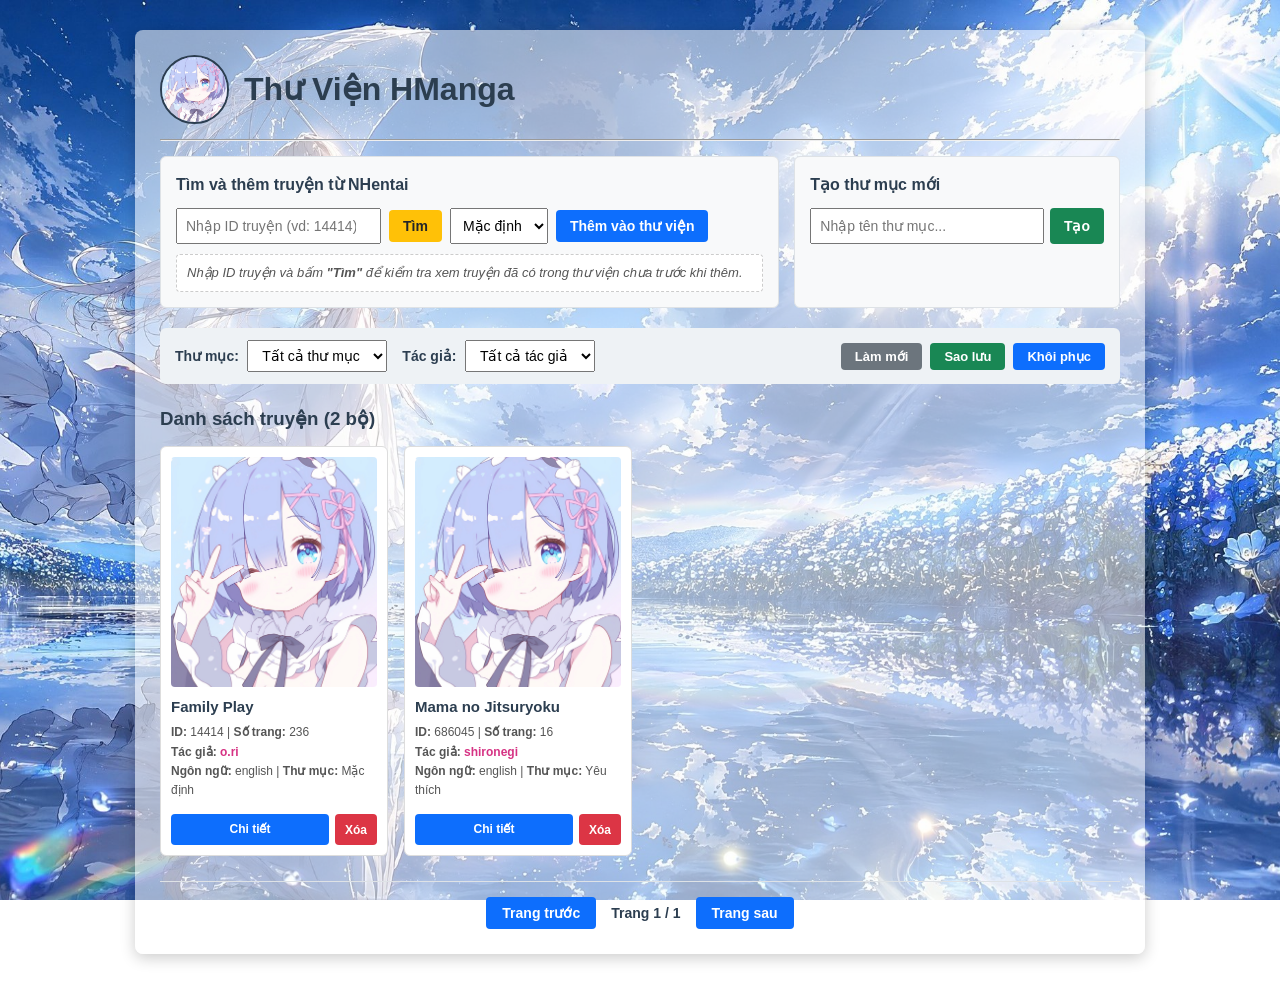
==== commit 94e7f860: "sửa lỗi nhỏ" ====
--- a/frontend/index.html
+++ b/frontend/index.html
@@ -21,7 +21,7 @@
         max-width: 960px; 
         margin: 30px auto; 
         padding: 25px; 
-        background-color: rgba(255, 255, 255, 0.93); 
+        background-color: rgba(255, 255, 255, 0.55); 
         border-radius: 8px; 
         box-shadow: 0 4px 15px rgba(0, 0, 0, 0.2);
     ">
@@ -93,9 +93,17 @@
                 </select>
             </div>
 
-            <button type="button" id="btnResetFilter" style="padding: 6px 14px; font-size: 13px; cursor: pointer; margin-left: auto;">
-                Làm mới
-            </button>
+            <div style="margin-left: auto; display: flex; gap: 8px; flex-wrap: wrap;">
+                <button type="button" id="btnResetFilter" style="padding: 6px 14px; font-size: 13px; cursor: pointer; background: #6c757d; color: white; font-weight: bold; border: none; border-radius: 4px;">
+                    Làm mới
+                </button>
+                <button type="button" id="btnBackup" style="padding: 6px 14px; font-size: 13px; cursor: pointer; background: #198754; color: white; font-weight: bold; border: none; border-radius: 4px;">
+                    Sao lưu
+                </button>
+                <button type="button" id="btnRestore" style="padding: 6px 14px; font-size: 13px; cursor: pointer; background: #0d6efd; color: white; font-weight: bold; border: none; border-radius: 4px;">
+                    Khôi phục
+                </button>
+            </div>
         </div>
 
         <!-- KHU VỰC 3: LƯỚI DANH SÁCH TRUYỆN TRONG THƯ VIỆN -->
@@ -463,6 +471,44 @@
             loadComics(1);
         });
 
+        // 10. Sự kiện Sao lưu & Khôi phục dữ liệu (backup.json)
+        const btnBackup = document.getElementById("btnBackup");
+        const btnRestore = document.getElementById("btnRestore");
+
+        btnBackup.addEventListener("click", async () => {
+            btnBackup.disabled = true;
+            try {
+                const resp = await fetch(`${API_BASE}/api/backup`, { method: "POST" });
+                const data = await resp.json();
+                if (!resp.ok) throw new Error(data.detail || "Lỗi khi sao lưu dữ liệu!");
+                alert(`Sao lưu thành công vào file backup.json!`);
+            } catch (err) {
+                alert(`Lỗi: ${err.message}`);
+            } finally {
+                btnBackup.disabled = false;
+            }
+        });
+
+        btnRestore.addEventListener("click", async () => {
+            if (!confirm("Khôi phục toàn bộ dữ liệu từ file backup.json lên Supabase?")) {
+                return;
+            }
+            btnRestore.disabled = true;
+            try {
+                const resp = await fetch(`${API_BASE}/api/restore`, { method: "POST" });
+                const data = await resp.json();
+                if (!resp.ok) throw new Error(data.detail || "Lỗi khi khôi phục dữ liệu!");
+
+                await Promise.all([loadFolders(), loadAuthors()]);
+                await loadComics(1);
+                alert(`Khôi phục thành công ${data.restored_comics ?? 0} bộ truyện và ${data.restored_folders ?? 0} thư mục!`);
+            } catch (err) {
+                alert(`Lỗi: ${err.message}`);
+            } finally {
+                btnRestore.disabled = false;
+            }
+        });
+
         btnPrevComicPage.addEventListener("click", () => {
             if (currentPage > 1) loadComics(currentPage - 1);
         });
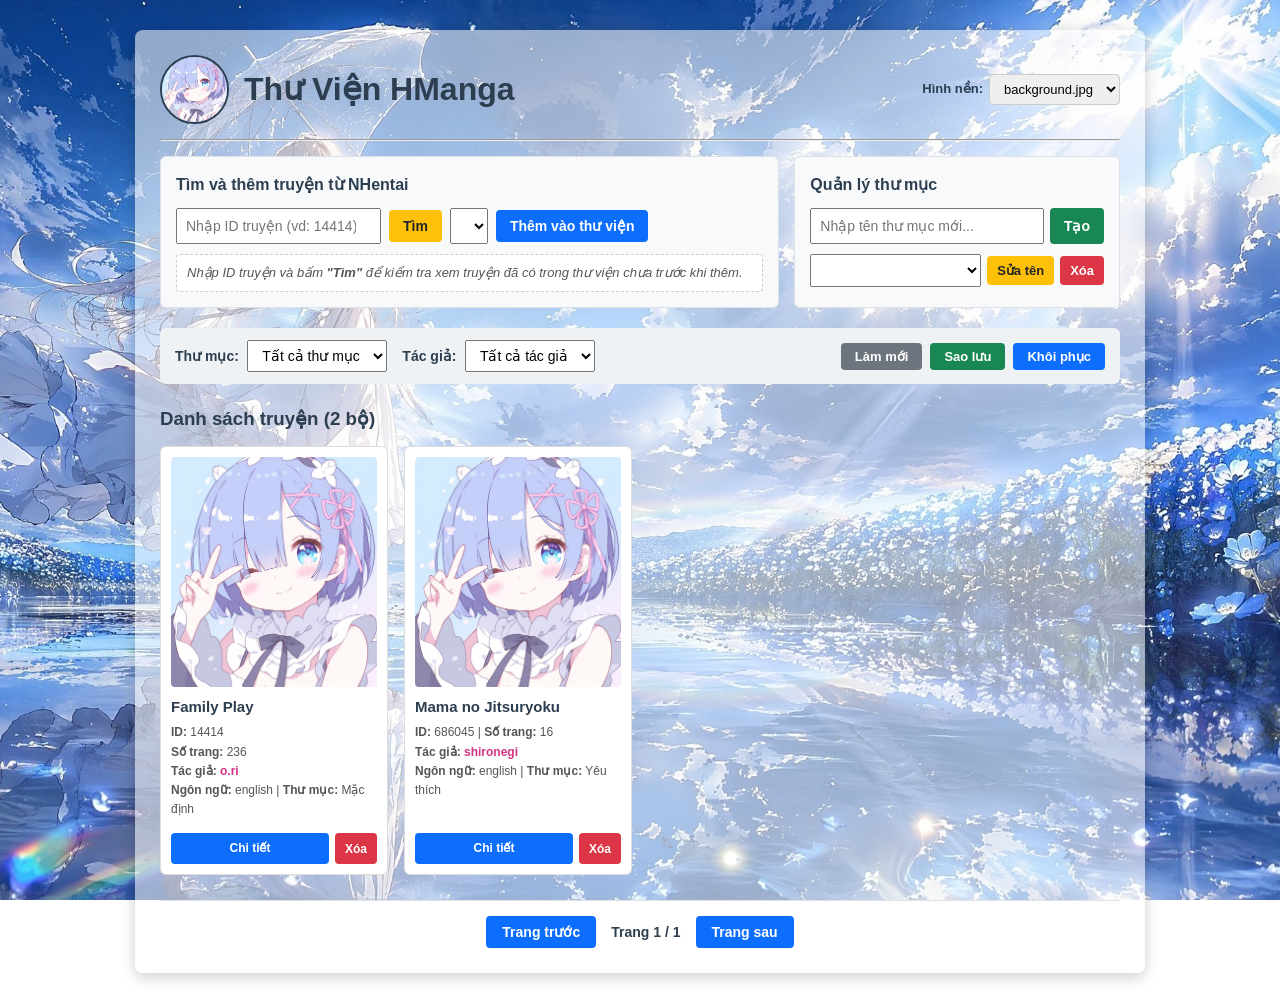
==== commit cc021045: "add extension change background" ====
--- a/frontend/index.html
+++ b/frontend/index.html
@@ -27,9 +27,16 @@
     ">
 
         <!-- TIÊU ĐỀ TRANG CHỦ -->
-        <div style="display: flex; align-items: center; gap: 15px; margin-bottom: 15px;">
+        <div style="display: flex; align-items: center; gap: 15px; margin-bottom: 15px; flex-wrap: wrap;">
             <img src="assets/rem.jpg" alt="Logo HManga" style="width: 65px; height: 65px; object-fit: cover; border-radius: 50%; border: 2px solid #2c3e50;">
             <h1 style="margin: 0; color: #2c3e50;">Thư Viện HManga</h1>
+
+            <div style="margin-left: auto; display: flex; align-items: center; gap: 6px;">
+                <label for="bgSelect" style="font-weight: bold; font-size: 13px; color: #2c3e50;">Hình nền:</label>
+                <select id="bgSelect" style="padding: 6px 10px; font-size: 13px; border-radius: 4px; border: 1px solid #ccc; max-width: 210px; cursor: pointer;">
+                    <option value="background.jpg">background.jpg</option>
+                </select>
+            </div>
         </div>
 
         <hr style="margin: 15px 0;">
@@ -46,10 +53,7 @@
                         Tìm
                     </button>
 
-                    <select id="addFolderSelect" style="padding: 8px; font-size: 14px;">
-                        <option value="1">Mặc định</option>
-                        <option value="2">Yêu thích</option>
-                    </select>
+                    <select id="addFolderSelect" style="padding: 8px; font-size: 14px;"></select>
 
                     <button type="button" id="btnAddComic" style="padding: 8px 14px; font-size: 14px; cursor: pointer; background: #0d6efd; color: white; font-weight: bold; border: none; border-radius: 4px;">
                         Thêm vào thư viện
@@ -62,13 +66,22 @@
                 </div>
             </div>
 
-            <!-- Box 2: Tạo thư mục mới -->
-            <div style="flex: 1; min-width: 220px; background: #f8f9fa; padding: 15px; border: 1px solid #dee2e6; border-radius: 6px;">
-                <h3 style="margin-top: 0; margin-bottom: 10px; font-size: 16px; color: #2c3e50;">Tạo thư mục mới</h3>
-                <div style="display: flex; gap: 6px; flex-wrap: wrap;">
-                    <input type="text" id="newFolderName" placeholder="Nhập tên thư mục..." style="padding: 8px; font-size: 14px; flex: 1; min-width: 110px;">
+            <!-- Box 2: Quản lý thư mục (Tạo / Sửa tên / Xóa) -->
+            <div style="flex: 1; min-width: 240px; background: #f8f9fa; padding: 15px; border: 1px solid #dee2e6; border-radius: 6px;">
+                <h3 style="margin-top: 0; margin-bottom: 10px; font-size: 16px; color: #2c3e50;">Quản lý thư mục</h3>
+                <div style="display: flex; gap: 6px; flex-wrap: wrap; margin-bottom: 10px;">
+                    <input type="text" id="newFolderName" placeholder="Nhập tên thư mục mới..." style="padding: 8px; font-size: 14px; flex: 1; min-width: 110px;">
                     <button type="button" id="btnCreateFolder" style="padding: 8px 14px; font-size: 14px; cursor: pointer; background: #198754; color: white; font-weight: bold; border: none; border-radius: 4px;">
                         Tạo
+                    </button>
+                </div>
+                <div style="display: flex; gap: 6px; flex-wrap: wrap; align-items: center;">
+                    <select id="manageFolderSelect" style="padding: 7px; font-size: 13px; flex: 1; min-width: 100px;"></select>
+                    <button type="button" id="btnRenameFolder" style="padding: 7px 10px; font-size: 13px; cursor: pointer; background: #ffc107; color: #212529; font-weight: bold; border: none; border-radius: 4px;">
+                        Sửa tên
+                    </button>
+                    <button type="button" id="btnDeleteFolder" style="padding: 7px 10px; font-size: 13px; cursor: pointer; background: #dc3545; color: white; font-weight: bold; border: none; border-radius: 4px;">
+                        Xóa
                     </button>
                 </div>
             </div>
@@ -121,7 +134,8 @@
                         <a href="detail.html" style="text-decoration: none; color: inherit;">Family Play</a>
                     </h4>
                     <div style="font-size: 12px; color: #555; margin-bottom: 8px;">
-                        <div><strong>ID:</strong> 14414 | <strong>Số trang:</strong> 236</div>
+                        <div><strong>ID:</strong> 14414 </div>
+                        <div><strong>Số trang:</strong> 236</div>
                         <div><strong>Tác giả:</strong> <span style="color: #d63384; font-weight: bold;">o.ri</span></div>
                         <div><strong>Ngôn ngữ:</strong> english | <strong>Thư mục:</strong> Mặc định</div>
                     </div>
@@ -197,6 +211,9 @@
 
         const newFolderName = document.getElementById("newFolderName");
         const btnCreateFolder = document.getElementById("btnCreateFolder");
+        const manageFolderSelect = document.getElementById("manageFolderSelect");
+        const btnRenameFolder = document.getElementById("btnRenameFolder");
+        const btnDeleteFolder = document.getElementById("btnDeleteFolder");
 
         const filterFolder = document.getElementById("filterFolder");
         const filterAuthor = document.getElementById("filterAuthor");
@@ -225,15 +242,23 @@
                 if (!resp.ok) return;
                 const folders = await resp.json();
 
-                addFolderSelect.innerHTML = folders.map(f =>
+                const folderOptionsHTML = folders.map(f =>
                     `<option value="${f.id}">${f.name}</option>`
                 ).join("");
 
+                addFolderSelect.innerHTML = folderOptionsHTML;
+
+                const currentManageVal = manageFolderSelect.value;
+                manageFolderSelect.innerHTML = folderOptionsHTML;
+                if (currentManageVal) manageFolderSelect.value = currentManageVal;
+                if (manageFolderSelect.selectedIndex === -1 && folders.length > 0) {
+                    manageFolderSelect.selectedIndex = 0;
+                }
+
                 const currentFilterVal = filterFolder.value;
-                filterFolder.innerHTML = `<option value="">Tất cả thư mục</option>` + folders.map(f =>
-                    `<option value="${f.id}">${f.name}</option>`
-                ).join("");
+                filterFolder.innerHTML = `<option value="">Tất cả thư mục</option>` + folderOptionsHTML;
                 filterFolder.value = currentFilterVal;
+                if (filterFolder.selectedIndex === -1) filterFolder.value = "";
             } catch (err) {
                 console.error("Lỗi tải thư mục:", err);
             }
@@ -251,6 +276,7 @@
                     `<option value="${a.id}">${a.name}</option>`
                 ).join("");
                 filterAuthor.value = currentAuthorVal;
+                if (filterAuthor.selectedIndex === -1) filterAuthor.value = "";
             } catch (err) {
                 console.error("Lỗi tải tác giả:", err);
             }
@@ -267,20 +293,22 @@
                 <div style="border: 1px solid #ddd; border-radius: 6px; padding: 10px; background: #fff; display: flex; flex-direction: column; justify-content: space-between;">
                     <div>
                         <a href="detail.html?id=${comic.id}" style="text-decoration: none;">
-                            <img src="${getProxyImageUrl(comic.cover_url)}" alt="${comic.title}" style="width: 100%; height: 230px; object-fit: cover; border-radius: 4px; display: block;" loading="lazy">
+                            <img src="${getProxyImageUrl(comic.cover_url)}" alt="${comic.title}" style="width: 100%; height: auto; border-radius: 4px; display: block;" loading="lazy">
                         </a>
                         <h4 style="margin: 8px 0 4px 0; font-size: 15px; color: #2c3e50;">
                             <a href="detail.html?id=${comic.id}" style="text-decoration: none; color: inherit;">${comic.title}</a>
                         </h4>
                         <div style="font-size: 12px; color: #555; margin-bottom: 8px;">
-                            <div><strong>ID:</strong> ${comic.id} | <strong>Số trang:</strong> ${comic.num_pages}</div>
+                            <div><strong>ID:</strong> ${comic.id} </div>
+                            <div><strong>Số trang:</strong> ${comic.num_pages}</div>
                             <div><strong>Tác giả:</strong> <span style="color: #d63384; font-weight: bold;">${comic.author || "Unknown"}</span></div>
-                            <div><strong>Ngôn ngữ:</strong> ${comic.language || "Unknown"} | <strong>Thư mục:</strong> ${comic.folder_name || "Mặc định"}</div>
+                            <div><strong>Ngôn ngữ:</strong> ${comic.language || "Unknown"} </div>
+                            <div><strong>Thư mục:</strong> ${comic.folder_name || "Mặc định"}</div>
                         </div>
                     </div>
                     <div style="display: flex; gap: 6px; margin-top: 6px;">
                         <a href="detail.html?id=${comic.id}" style="flex: 1; padding: 6px; font-size: 12px; text-align: center; text-decoration: none; background: #0d6efd; color: white; font-weight: bold; border-radius: 4px;">
-                            Chi tiết
+                            Đọc truyện
                         </a>
                         <button type="button" onclick="handleDeleteComic(${comic.id})" style="padding: 6px 10px; font-size: 12px; cursor: pointer; background: #dc3545; color: white; font-weight: bold; border: none; border-radius: 4px;">
                             Xóa
@@ -438,6 +466,75 @@
             }
         });
 
+        // 7b. Xử lý sửa tên thư mục
+        btnRenameFolder.addEventListener("click", async () => {
+            const folderId = parseInt(manageFolderSelect.value, 10);
+            if (!folderId) return;
+            if (folderId === 1) {
+                alert("Không thể đổi tên thư mục 'Mặc định'!");
+                return;
+            }
+
+            const currentName = manageFolderSelect.options[manageFolderSelect.selectedIndex]?.textContent || "";
+            const newName = prompt("Nhập tên mới cho thư mục:", currentName);
+            if (newName === null) return;
+            if (!newName.trim()) {
+                alert("Tên thư mục không được để trống!");
+                return;
+            }
+
+            btnRenameFolder.disabled = true;
+            try {
+                const resp = await fetch(`${API_BASE}/api/folders/${folderId}`, {
+                    method: "PUT",
+                    headers: { "Content-Type": "application/json" },
+                    body: JSON.stringify({ name: newName.trim(), description: "" })
+                });
+                const data = await resp.json();
+                if (!resp.ok) throw new Error(data.detail || "Không thể đổi tên thư mục!");
+
+                await loadFolders();
+                await loadComics(currentPage);
+                alert(`Đã đổi tên thư mục thành "${data.name}"!`);
+            } catch (err) {
+                alert(`Lỗi: ${err.message}`);
+            } finally {
+                btnRenameFolder.disabled = false;
+            }
+        });
+
+        // 7c. Xử lý xóa thư mục
+        btnDeleteFolder.addEventListener("click", async () => {
+            const folderId = parseInt(manageFolderSelect.value, 10);
+            if (!folderId) return;
+            if (folderId === 1) {
+                alert("Không thể xóa thư mục 'Mặc định'!");
+                return;
+            }
+
+            const currentName = manageFolderSelect.options[manageFolderSelect.selectedIndex]?.textContent || "";
+            if (!confirm(`Bạn có chắc muốn xóa thư mục "${currentName}"?\n(Các bộ truyện trong thư mục này sẽ được chuyển về thư mục "Mặc định")`)) {
+                return;
+            }
+
+            btnDeleteFolder.disabled = true;
+            try {
+                const resp = await fetch(`${API_BASE}/api/folders/${folderId}`, {
+                    method: "DELETE"
+                });
+                const data = await resp.json();
+                if (!resp.ok) throw new Error(data.detail || "Không thể xóa thư mục!");
+
+                await loadFolders();
+                await loadComics(currentPage);
+                alert(`Đã xóa thư mục "${currentName}" thành công!`);
+            } catch (err) {
+                alert(`Lỗi: ${err.message}`);
+            } finally {
+                btnDeleteFolder.disabled = false;
+            }
+        });
+
         // 8. Xử lý xóa truyện
         window.handleDeleteComic = async function(comicId) {
             if (!confirm(`Bạn có chắc chắn muốn xóa truyện ID ${comicId} khỏi thư viện?`)) {
@@ -468,6 +565,7 @@
             searchCheckStatus.style.color = "#555";
             searchCheckStatus.style.borderColor = "#ccc";
             searchCheckStatus.innerHTML = `<em>Nhập ID truyện và bấm <strong>"Tìm"</strong> để kiểm tra xem truyện đã có trong thư viện chưa trước khi thêm.</em>`;
+            loadBackgrounds();
             loadComics(1);
         });
 
@@ -531,9 +629,47 @@
             }
         });
 
+        // 11. Tải danh sách hình nền và đổi hình nền
+        const bgSelect = document.getElementById("bgSelect");
+        const savedBg = localStorage.getItem("hmanga_bg");
+        if (savedBg) {
+            document.body.style.backgroundImage = `url("${API_BASE}/backgrounds/${encodeURIComponent(savedBg)}")`;
+        }
+
+        async function loadBackgrounds() {
+            try {
+                const resp = await fetch(`${API_BASE}/api/backgrounds`);
+                if (!resp.ok) return;
+                const files = await resp.json();
+                if (!Array.isArray(files) || files.length === 0) return;
+
+                bgSelect.innerHTML = files.map(name =>
+                    `<option value="${name}">${name}</option>`
+                ).join("");
+
+                const currentBg = localStorage.getItem("hmanga_bg");
+                if (currentBg && files.includes(currentBg)) {
+                    bgSelect.value = currentBg;
+                } else {
+                    bgSelect.value = files[0];
+                    localStorage.setItem("hmanga_bg", files[0]);
+                }
+                document.body.style.backgroundImage = `url("${API_BASE}/backgrounds/${encodeURIComponent(bgSelect.value)}")`;
+            } catch (err) {
+                console.error("Lỗi tải danh sách hình nền:", err);
+            }
+        }
+
+        bgSelect.addEventListener("change", () => {
+            const chosen = bgSelect.value;
+            if (!chosen) return;
+            localStorage.setItem("hmanga_bg", chosen);
+            document.body.style.backgroundImage = `url("${API_BASE}/backgrounds/${encodeURIComponent(chosen)}")`;
+        });
+
         // Khởi chạy khi mở Trang chủ
         window.addEventListener("DOMContentLoaded", async () => {
-            await Promise.all([loadFolders(), loadAuthors()]);
+            await Promise.all([loadFolders(), loadAuthors(), loadBackgrounds()]);
             await loadComics(1);
         });
     </script>
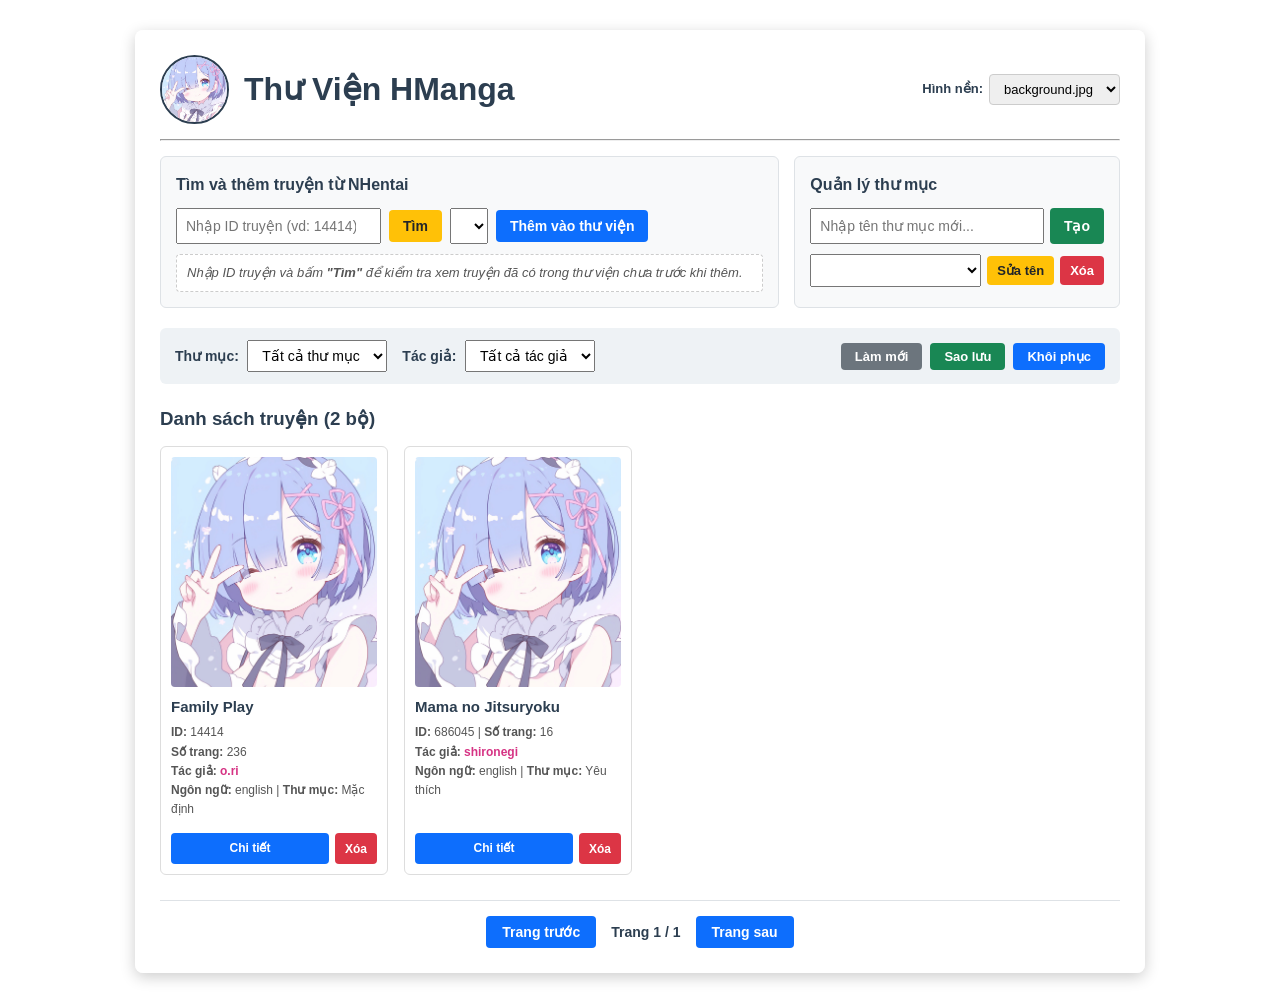
==== commit 97a7996c: "fix url backrounđ" ====
--- a/frontend/index.html
+++ b/frontend/index.html
@@ -633,7 +633,7 @@
         const bgSelect = document.getElementById("bgSelect");
         const savedBg = localStorage.getItem("hmanga_bg");
         if (savedBg) {
-            document.body.style.backgroundImage = `url("${API_BASE}/backgrounds/${encodeURIComponent(savedBg)}")`;
+            document.body.style.backgroundImage = `url("assets/${encodeURIComponent(savedBg)}")`;
         }
 
         async function loadBackgrounds() {
@@ -654,7 +654,7 @@
                     bgSelect.value = files[0];
                     localStorage.setItem("hmanga_bg", files[0]);
                 }
-                document.body.style.backgroundImage = `url("${API_BASE}/backgrounds/${encodeURIComponent(bgSelect.value)}")`;
+                document.body.style.backgroundImage = `url("assets/${encodeURIComponent(bgSelect.value)}")`;
             } catch (err) {
                 console.error("Lỗi tải danh sách hình nền:", err);
             }
@@ -664,7 +664,7 @@
             const chosen = bgSelect.value;
             if (!chosen) return;
             localStorage.setItem("hmanga_bg", chosen);
-            document.body.style.backgroundImage = `url("${API_BASE}/backgrounds/${encodeURIComponent(chosen)}")`;
+            document.body.style.backgroundImage = `url("assets/${encodeURIComponent(chosen)}")`;
         });
 
         // Khởi chạy khi mở Trang chủ
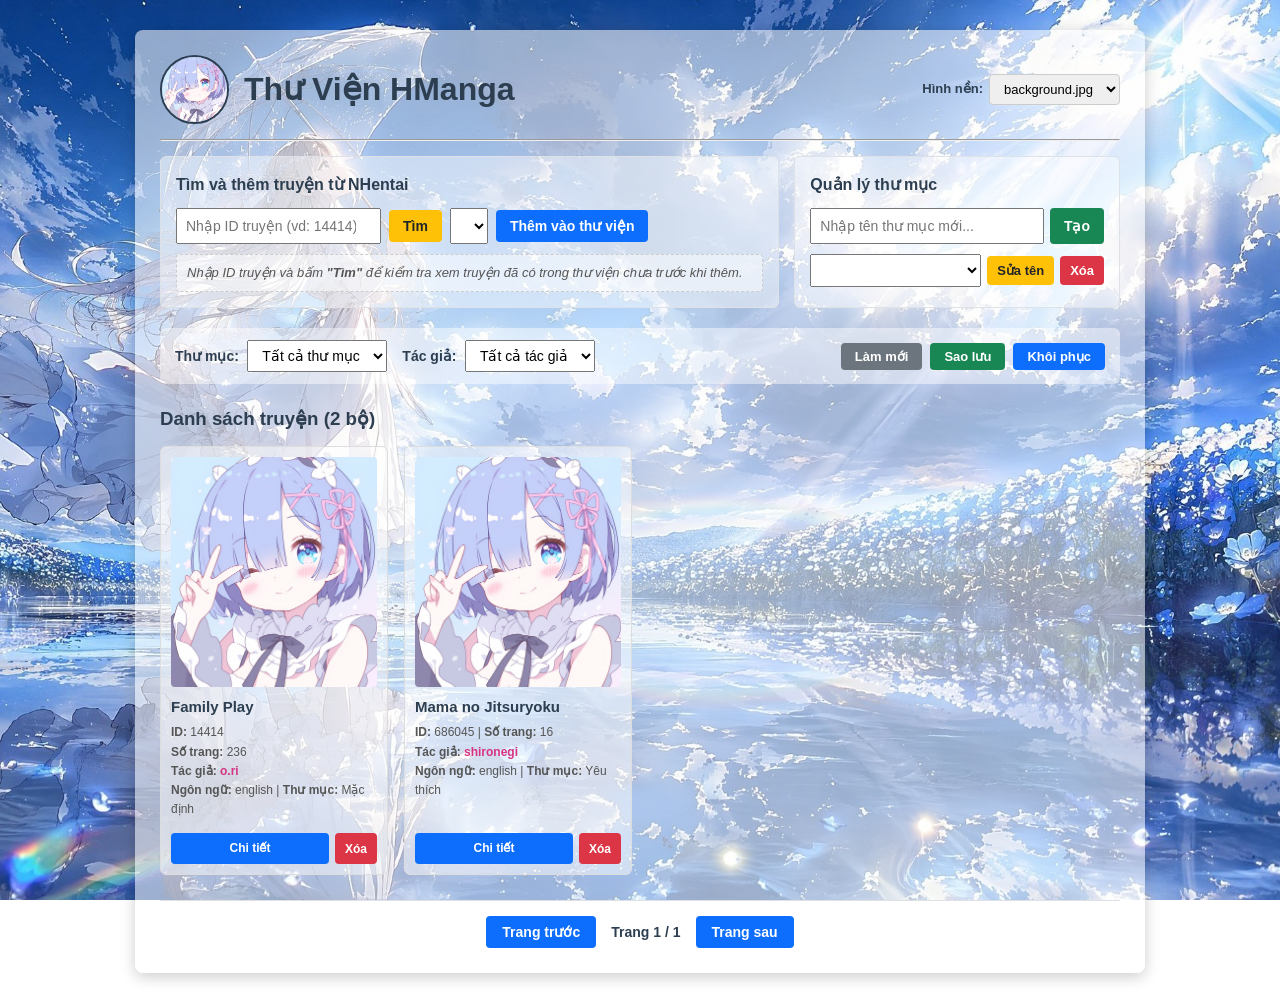
==== commit b9ee9557: "sửa độ mờ bacround" ====
--- a/frontend/index.html
+++ b/frontend/index.html
@@ -44,7 +44,7 @@
         <!-- KHU VỰC 1: THÊM TRUYỆN & TẠO THƯ MỤC -->
         <div style="display: flex; gap: 15px; flex-wrap: wrap; margin-bottom: 20px;">
             <!-- Box 1: Tìm kiểm tra & Thêm truyện bằng ID -->
-            <div style="flex: 2; min-width: 300px; background: #f8f9fa; padding: 15px; border: 1px solid #dee2e6; border-radius: 6px;">
+            <div style="flex: 2; min-width: 300px; background: rgba(255, 255, 255, 0.45); padding: 15px; border: 1px solid #dee2e6; border-radius: 6px;">
                 <h3 style="margin-top: 0; margin-bottom: 10px; font-size: 16px; color: #2c3e50;">Tìm và thêm truyện từ NHentai</h3>
                 <div style="display: flex; gap: 8px; flex-wrap: wrap; align-items: center;">
                     <input type="number" id="addGalleryIdInput" placeholder="Nhập ID truyện (vd: 14414)" style="padding: 8px; font-size: 14px; width: 185px;" min="1">
@@ -61,13 +61,13 @@
                 </div>
 
                 <!-- Dòng thông báo kết quả sau khi bấm nút "Tìm" -->
-                <div id="searchCheckStatus" style="margin-top: 10px; font-size: 13px; color: #555; background: #fff; padding: 8px 10px; border-radius: 4px; border: 1px dashed #ccc;">
+                <div id="searchCheckStatus" style="margin-top: 10px; font-size: 13px; color: #555; background: rgba(255, 255, 255, 0.5); padding: 8px 10px; border-radius: 4px; border: 1px dashed #ccc;">
                     <em>Nhập ID truyện và bấm <strong>"Tìm"</strong> để kiểm tra xem truyện đã có trong thư viện chưa trước khi thêm.</em>
                 </div>
             </div>
 
             <!-- Box 2: Quản lý thư mục (Tạo / Sửa tên / Xóa) -->
-            <div style="flex: 1; min-width: 240px; background: #f8f9fa; padding: 15px; border: 1px solid #dee2e6; border-radius: 6px;">
+            <div style="flex: 1; min-width: 240px; background: rgba(255, 255, 255, 0.45); padding: 15px; border: 1px solid #dee2e6; border-radius: 6px;">
                 <h3 style="margin-top: 0; margin-bottom: 10px; font-size: 16px; color: #2c3e50;">Quản lý thư mục</h3>
                 <div style="display: flex; gap: 6px; flex-wrap: wrap; margin-bottom: 10px;">
                     <input type="text" id="newFolderName" placeholder="Nhập tên thư mục mới..." style="padding: 8px; font-size: 14px; flex: 1; min-width: 110px;">
@@ -88,7 +88,7 @@
         </div>
 
         <!-- KHU VỰC 2: BỘ LỌC (CHỈ LỌC THEO THƯ MỤC & TÁC GIẢ) -->
-        <div style="background: #eef2f5; padding: 12px 15px; border-radius: 6px; margin-bottom: 20px; display: flex; gap: 15px; flex-wrap: wrap; align-items: center;">
+        <div style="background: rgba(255, 255, 255, 0.45); padding: 12px 15px; border-radius: 6px; margin-bottom: 20px; display: flex; gap: 15px; flex-wrap: wrap; align-items: center;">
             <div>
                 <label style="font-weight: bold; font-size: 14px; color: #2c3e50;">Thư mục:</label>
                 <select id="filterFolder" style="padding: 6px 10px; font-size: 14px; margin-left: 4px;">
@@ -125,7 +125,7 @@
         <div id="comicsGrid" style="display: grid; grid-template-columns: repeat(auto-fill, minmax(190px, 1fr)); gap: 16px;">
 
             <!-- Thẻ truyện mẫu 1 -->
-            <div style="border: 1px solid #ddd; border-radius: 6px; padding: 10px; background: #fff; display: flex; flex-direction: column; justify-content: space-between;">
+            <div style="border: 1px solid #ddd; border-radius: 6px; padding: 10px; background: rgba(255, 255, 255, 0.5); display: flex; flex-direction: column; justify-content: space-between;">
                 <div>
                     <a href="detail.html" style="text-decoration: none;">
                         <img src="assets/rem.jpg" alt="Ảnh bìa mẫu" style="width: 100%; height: 230px; object-fit: cover; border-radius: 4px; display: block;">
@@ -151,7 +151,7 @@
             </div>
 
             <!-- Thẻ truyện mẫu 2 -->
-            <div style="border: 1px solid #ddd; border-radius: 6px; padding: 10px; background: #fff; display: flex; flex-direction: column; justify-content: space-between;">
+            <div style="border: 1px solid #ddd; border-radius: 6px; padding: 10px; background: rgba(255, 255, 255, 0.5); display: flex; flex-direction: column; justify-content: space-between;">
                 <div>
                     <a href="detail.html" style="text-decoration: none;">
                         <img src="assets/rem.jpg" alt="Ảnh bìa mẫu" style="width: 100%; height: 230px; object-fit: cover; border-radius: 4px; display: block;">
@@ -195,6 +195,8 @@
     </div>
 
     <script>
+        // ==================== 1. CẤU HÌNH API & TRẠNG THÁI PHÂN TRANG ====================
+        // Nếu mở trực tiếp qua cổng 8000 của FastAPI thì dùng đường dẫn tương đối "", ngược lại trỏ về http://127.0.0.1:8000
         const API_BASE = (window.location.protocol.startsWith("http") && window.location.port === "8000")
             ? ""
             : "http://127.0.0.1:8000";
@@ -203,22 +205,27 @@
         let totalPages = 1;
         const LIMIT_PER_PAGE = 12;
 
+        // ==================== 2. THAM CHIẾU CÁC PHẦN TỬ DOM ====================
+        // Nhóm tìm kiếm & thêm truyện mới
         const addGalleryIdInput = document.getElementById("addGalleryIdInput");
         const btnSearchComic = document.getElementById("btnSearchComic");
         const addFolderSelect = document.getElementById("addFolderSelect");
         const btnAddComic = document.getElementById("btnAddComic");
         const searchCheckStatus = document.getElementById("searchCheckStatus");
 
+        // Nhóm quản lý thư mục (Tạo / Đổi tên / Xóa)
         const newFolderName = document.getElementById("newFolderName");
         const btnCreateFolder = document.getElementById("btnCreateFolder");
         const manageFolderSelect = document.getElementById("manageFolderSelect");
         const btnRenameFolder = document.getElementById("btnRenameFolder");
         const btnDeleteFolder = document.getElementById("btnDeleteFolder");
 
+        // Nhóm bộ lọc (Thư mục & Tác giả)
         const filterFolder = document.getElementById("filterFolder");
         const filterAuthor = document.getElementById("filterAuthor");
         const btnResetFilter = document.getElementById("btnResetFilter");
 
+        // Nhóm hiển thị danh sách truyện & thanh phân trang
         const comicsCount = document.getElementById("comicsCount");
         const comicsGrid = document.getElementById("comicsGrid");
         const paginationBar = document.getElementById("paginationBar");
@@ -227,6 +234,7 @@
         const totalComicPages = document.getElementById("totalComicPages");
         const btnNextComicPage = document.getElementById("btnNextComicPage");
 
+        // Chuyển link ảnh gốc từ nhentai.net sang đi qua Image Proxy của Backend để vượt chặn nhà mạng
         function getProxyImageUrl(url) {
             if (!url) return "assets/rem.jpg";
             if (url.includes("nhentai.net")) {
@@ -235,7 +243,9 @@
             return url;
         }
 
-        // 1. Tải danh sách Thư mục
+        // ==================== 3. CÁC HÀM TẢI DỮ LIỆU TỪ BACKEND ====================
+
+        // 3.1. Tải danh sách Thư mục và cập nhật đồng thời cho cả 3 ô chọn (Thêm truyện, Quản lý thư mục, Lọc thư mục)
         async function loadFolders() {
             try {
                 const resp = await fetch(`${API_BASE}/api/folders`);
@@ -264,7 +274,7 @@
             }
         }
 
-        // 2. Tải danh sách Tác giả
+        // 3.2. Tải danh sách Tác giả đang có truyện trong thư viện để đưa vào bộ lọc
         async function loadAuthors() {
             try {
                 const resp = await fetch(`${API_BASE}/api/authors`);
@@ -282,7 +292,7 @@
             }
         }
 
-        // 3. Hiển thị danh sách thẻ truyện lên lưới (giữ nguyên 100% HTML/CSS của thẻ mẫu)
+        // 3.3. Vẽ danh sách các thẻ truyện (Comic Cards) lên lưới giao diện
         function renderComicsGrid(comicsList) {
             if (!comicsList || comicsList.length === 0) {
                 comicsGrid.innerHTML = `<p style="grid-column: 1 / -1; text-align: center; color: #555; padding: 20px;">Chưa có bộ truyện nào để hiển thị.</p>`;
@@ -290,7 +300,7 @@
             }
 
             comicsGrid.innerHTML = comicsList.map(comic => `
-                <div style="border: 1px solid #ddd; border-radius: 6px; padding: 10px; background: #fff; display: flex; flex-direction: column; justify-content: space-between;">
+                <div style="border: 1px solid #ddd; border-radius: 6px; padding: 10px; background: rgba(255, 255, 255, 0.5); display: flex; flex-direction: column; justify-content: space-between;">
                     <div>
                         <a href="detail.html?id=${comic.id}" style="text-decoration: none;">
                             <img src="${getProxyImageUrl(comic.cover_url)}" alt="${comic.title}" style="width: 100%; height: auto; border-radius: 4px; display: block;" loading="lazy">
@@ -318,7 +328,7 @@
             `).join("");
         }
 
-        // 4. Tải danh sách truyện theo trang (12 bộ / trang)
+        // 3.4. Tải danh sách truyện theo trang (12 bộ / trang) kèm điều kiện lọc Thư mục & Tác giả
         async function loadComics(page = 1) {
             try {
                 const params = new URLSearchParams({
@@ -351,7 +361,9 @@
             }
         }
 
-        // 5. Xử lý bấm nút "Tìm" (Gọi Python kiểm tra ID & title_pretty)
+        // ==================== 4. XỬ LÝ SỰ KIỆN TÌM, THÊM & XÓA TRUYỆN ====================
+
+        // 4.1. Nút "Tìm": Kiểm tra xem Gallery ID đã tồn tại hoặc trùng tên trong thư viện chưa
         btnSearchComic.addEventListener("click", async () => {
             const galleryId = parseInt(addGalleryIdInput.value.trim(), 10);
             if (!galleryId || galleryId < 1) {
@@ -373,7 +385,7 @@
                 }
 
                 if (data.status === "exists_id" || data.status === "exists_title") {
-                    // Đã có ID hoặc trùng tên trong Supabase -> Lọc hiện bộ truyện đó lên màn hình
+                    // Đã có ID hoặc trùng tên trong Supabase -> Lọc hiện ngay bộ truyện đó lên lưới để người dùng tiện bấm vào xem/gộp chapter
                     searchCheckStatus.style.color = "#856404";
                     searchCheckStatus.style.borderColor = "#ffc107";
                     searchCheckStatus.innerHTML = `<strong>Thông báo:</strong> ${data.message}`;
@@ -382,7 +394,7 @@
                     paginationBar.style.display = "none";
                     renderComicsGrid([data.comic]);
                 } else if (data.status === "new") {
-                    // Hoàn toàn chưa có -> Báo hợp lệ để bấm "Thêm vào thư viện"
+                    // Chưa có trong thư viện -> Hiển thị tên truyện, tác giả, số trang để sẵn sàng bấm "Thêm vào thư viện"
                     searchCheckStatus.style.color = "#198754";
                     searchCheckStatus.style.borderColor = "#198754";
                     searchCheckStatus.innerHTML = `<strong>Hợp lệ:</strong> ${data.message}`;
@@ -396,7 +408,7 @@
             }
         });
 
-        // 6. Xử lý bấm nút "Thêm vào thư viện"
+        // 4.2. Nút "Thêm vào thư viện": Cào dữ liệu từ NHentai theo Gallery ID và lưu vào thư mục đã chọn
         btnAddComic.addEventListener("click", async () => {
             const galleryId = parseInt(addGalleryIdInput.value.trim(), 10);
             const folderId = parseInt(addFolderSelect.value, 10) || 1;
@@ -438,7 +450,28 @@
             }
         });
 
-        // 7. Xử lý tạo thư mục mới
+        // 4.3. Xóa 1 bộ truyện khỏi thư viện
+        window.handleDeleteComic = async function(comicId) {
+            if (!confirm(`Bạn có chắc chắn muốn xóa truyện ID ${comicId} khỏi thư viện?`)) {
+                return;
+            }
+            try {
+                const resp = await fetch(`${API_BASE}/api/comics/${comicId}`, {
+                    method: "DELETE"
+                });
+                const data = await resp.json();
+                if (!resp.ok) throw new Error(data.detail || "Lỗi khi xóa truyện!");
+
+                await loadAuthors();
+                await loadComics(currentPage);
+            } catch (err) {
+                alert(`Lỗi: ${err.message}`);
+            }
+        };
+
+        // ==================== 5. XỬ LÝ SỰ KIỆN QUẢN LÝ THƯ MỤC ====================
+
+        // 5.1. Tạo thư mục mới
         btnCreateFolder.addEventListener("click", async () => {
             const name = newFolderName.value.trim();
             if (!name) {
@@ -466,7 +499,7 @@
             }
         });
 
-        // 7b. Xử lý sửa tên thư mục
+        // 5.2. Sửa tên thư mục đang chọn (ngoại trừ thư mục Mặc định ID = 1)
         btnRenameFolder.addEventListener("click", async () => {
             const folderId = parseInt(manageFolderSelect.value, 10);
             if (!folderId) return;
@@ -503,7 +536,7 @@
             }
         });
 
-        // 7c. Xử lý xóa thư mục
+        // 5.3. Xóa thư mục đang chọn (các truyện bên trong sẽ tự động chuyển về thư mục Mặc định)
         btnDeleteFolder.addEventListener("click", async () => {
             const folderId = parseInt(manageFolderSelect.value, 10);
             if (!folderId) return;
@@ -535,29 +568,12 @@
             }
         });
 
-        // 8. Xử lý xóa truyện
-        window.handleDeleteComic = async function(comicId) {
-            if (!confirm(`Bạn có chắc chắn muốn xóa truyện ID ${comicId} khỏi thư viện?`)) {
-                return;
-            }
-            try {
-                const resp = await fetch(`${API_BASE}/api/comics/${comicId}`, {
-                    method: "DELETE"
-                });
-                const data = await resp.json();
-                if (!resp.ok) throw new Error(data.detail || "Lỗi khi xóa truyện!");
-
-                await loadAuthors();
-                await loadComics(currentPage);
-            } catch (err) {
-                alert(`Lỗi: ${err.message}`);
-            }
-        };
-
-        // 9. Sự kiện lọc & Phân trang
+        // ==================== 6. BỘ LỌC, PHÂN TRANG & SAO LƯU / KHÔI PHỤC ====================
+
         filterFolder.addEventListener("change", () => loadComics(1));
         filterAuthor.addEventListener("change", () => loadComics(1));
 
+        // Nút "Làm mới": Đặt lại toàn bộ bộ lọc, trạng thái tìm kiếm và tải lại danh sách truyện + hình nền
         btnResetFilter.addEventListener("click", () => {
             filterFolder.value = "";
             filterAuthor.value = "";
@@ -569,10 +585,10 @@
             loadComics(1);
         });
 
-        // 10. Sự kiện Sao lưu & Khôi phục dữ liệu (backup.json)
         const btnBackup = document.getElementById("btnBackup");
         const btnRestore = document.getElementById("btnRestore");
 
+        // Nút "Sao lưu": Xuất toàn bộ CSDL từ Supabase ra file backup.json
         btnBackup.addEventListener("click", async () => {
             btnBackup.disabled = true;
             try {
@@ -587,6 +603,7 @@
             }
         });
 
+        // Nút "Khôi phục": Đọc file backup.json và đồng bộ lại toàn bộ truyện + thư mục lên Supabase
         btnRestore.addEventListener("click", async () => {
             if (!confirm("Khôi phục toàn bộ dữ liệu từ file backup.json lên Supabase?")) {
                 return;
@@ -607,6 +624,7 @@
             }
         });
 
+        // Chuyển trang Trước / Sau
         btnPrevComicPage.addEventListener("click", () => {
             if (currentPage > 1) loadComics(currentPage - 1);
         });
@@ -615,6 +633,7 @@
             if (currentPage < totalPages) loadComics(currentPage + 1);
         });
 
+        // Hỗ trợ nhấn phím Enter trong ô nhập ID truyện và ô tạo thư mục
         addGalleryIdInput.addEventListener("keydown", (e) => {
             if (e.key === "Enter") {
                 e.preventDefault();
@@ -629,13 +648,15 @@
             }
         });
 
-        // 11. Tải danh sách hình nền và đổi hình nền
+        // ==================== 7. QUẢN LÝ HÌNH NỀN (TỪ THƯ MỤC FRONTEND/ASSETS) ====================
+
         const bgSelect = document.getElementById("bgSelect");
         const savedBg = localStorage.getItem("hmanga_bg");
         if (savedBg) {
             document.body.style.backgroundImage = `url("assets/${encodeURIComponent(savedBg)}")`;
         }
 
+        // Tải danh sách các file ảnh trong frontend/assets và lưu lựa chọn vào localStorage
         async function loadBackgrounds() {
             try {
                 const resp = await fetch(`${API_BASE}/api/backgrounds`);
@@ -667,7 +688,7 @@
             document.body.style.backgroundImage = `url("assets/${encodeURIComponent(chosen)}")`;
         });
 
-        // Khởi chạy khi mở Trang chủ
+        // ==================== 8. KHỞI CHẠY KHI MỞ TRANG CHỦ ====================
         window.addEventListener("DOMContentLoaded", async () => {
             await Promise.all([loadFolders(), loadAuthors(), loadBackgrounds()]);
             await loadComics(1);
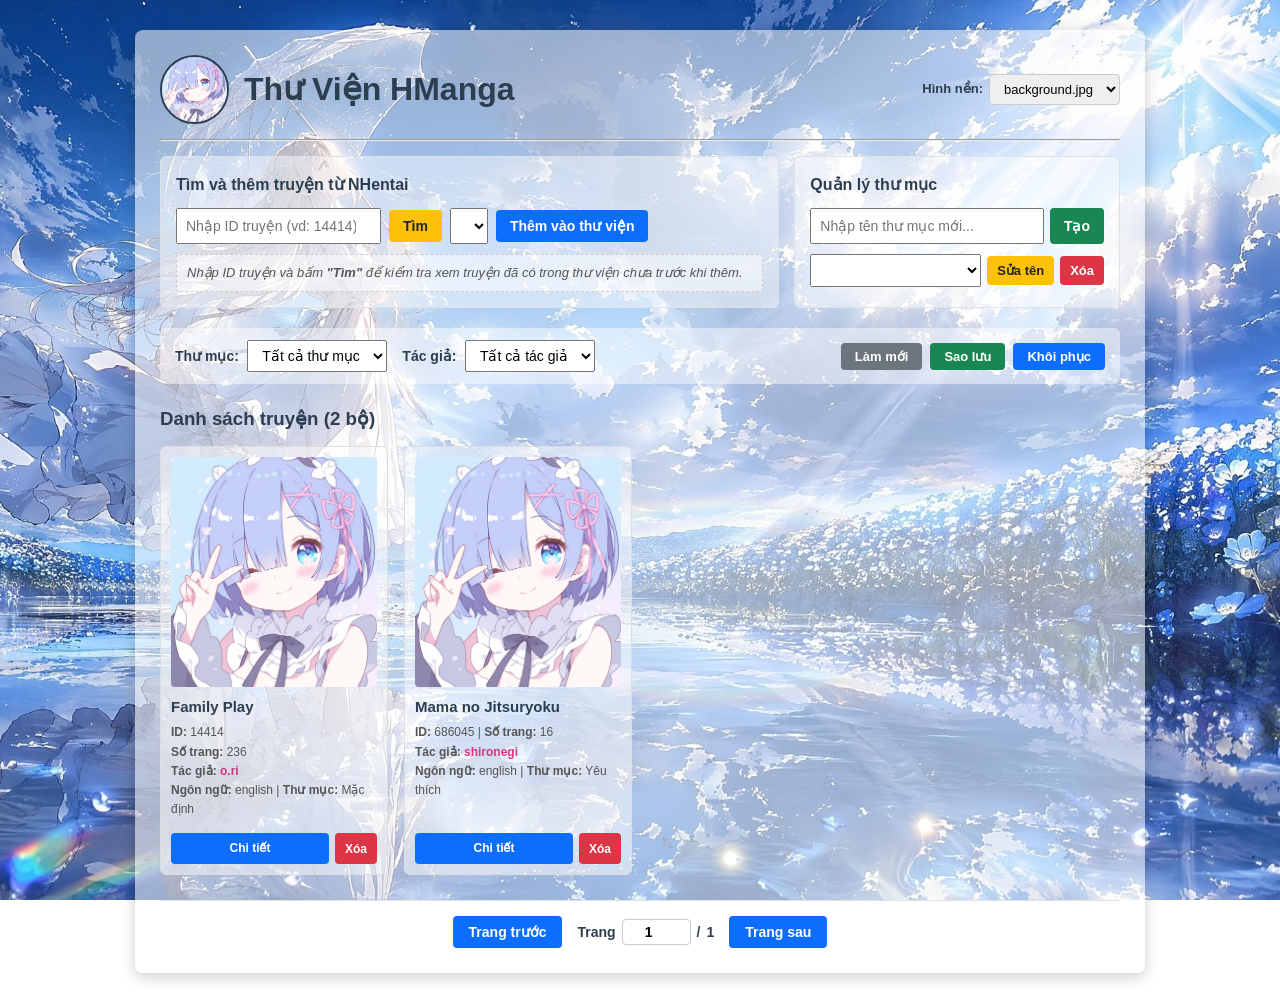
==== commit b4f00f63: "Ket thuc - push github" ====
--- a/frontend/index.html
+++ b/frontend/index.html
@@ -183,8 +183,10 @@
                 Trang trước
             </button>
 
-            <span style="font-size: 14px; font-weight: bold; color: #2c3e50;">
-                Trang <span id="currentComicPage">1</span> / <span id="totalComicPages">1</span>
+            <span style="font-size: 14px; font-weight: bold; color: #2c3e50; display: flex; align-items: center; gap: 6px;">
+                Trang
+                <input type="number" id="currentComicPage" value="1" min="1" style="width: 55px; padding: 4px 6px; font-size: 14px; font-weight: bold; text-align: center; border: 1px solid #ccc; border-radius: 4px;">
+                / <span id="totalComicPages">1</span>
             </span>
 
             <button type="button" id="btnNextComicPage" style="padding: 8px 16px; font-size: 14px; cursor: pointer; background: #0d6efd; color: white; font-weight: bold; border: none; border-radius: 4px;">
@@ -342,11 +344,22 @@
                 if (!resp.ok) throw new Error("Không thể tải danh sách truyện");
                 const data = await resp.json();
 
+                // Nếu trang yêu cầu vượt quá tổng số trang thực tế (ví dụ vừa xóa truyện cuối ở trang cuối), tự lùi về trang cuối
+                if (data.total_pages > 0 && page > data.total_pages) {
+                    return loadComics(data.total_pages);
+                }
+
                 currentPage = data.page || 1;
                 totalPages = data.total_pages || 1;
 
+                // Lưu lại trạng thái trang hiện tại và bộ lọc vào sessionStorage để giữ nguyên khi từ trang Chi tiết quay về
+                sessionStorage.setItem("hmanga_current_page", currentPage);
+                sessionStorage.setItem("hmanga_filter_folder", filterFolder.value);
+                sessionStorage.setItem("hmanga_filter_author", filterAuthor.value);
+
                 comicsCount.textContent = data.total_comics ?? 0;
-                currentComicPage.textContent = currentPage;
+                currentComicPage.value = currentPage;
+                currentComicPage.max = totalPages;
                 totalComicPages.textContent = totalPages;
 
                 paginationBar.style.display = "flex";
@@ -384,8 +397,8 @@
                     throw new Error(data.detail || "Không tìm thấy truyện trên NHentai!");
                 }
 
-                if (data.status === "exists_id" || data.status === "exists_title") {
-                    // Đã có ID hoặc trùng tên trong Supabase -> Lọc hiện ngay bộ truyện đó lên lưới để người dùng tiện bấm vào xem/gộp chapter
+                if (data.status === "exists_id" || data.status === "exists_title" || data.status === "exists_chapter") {
+                    // Đã có ID, đã gộp làm chapter, hoặc trùng tên trong Supabase -> Lọc hiện ngay bộ truyện đó lên lưới để người dùng tiện bấm vào xem/gộp chapter
                     searchCheckStatus.style.color = "#856404";
                     searchCheckStatus.style.borderColor = "#ffc107";
                     searchCheckStatus.innerHTML = `<strong>Thông báo:</strong> ${data.message}`;
@@ -624,13 +637,36 @@
             }
         });
 
-        // Chuyển trang Trước / Sau
+        // Chuyển trang Trước / Sau hoặc nhập nhanh số trang
         btnPrevComicPage.addEventListener("click", () => {
             if (currentPage > 1) loadComics(currentPage - 1);
         });
 
         btnNextComicPage.addEventListener("click", () => {
             if (currentPage < totalPages) loadComics(currentPage + 1);
+        });
+
+        function handleJumpPage() {
+            let targetPage = parseInt(currentComicPage.value, 10);
+            if (isNaN(targetPage) || targetPage < 1) {
+                targetPage = 1;
+            } else if (targetPage > totalPages) {
+                targetPage = totalPages;
+            }
+            if (targetPage !== currentPage) {
+                loadComics(targetPage);
+            } else {
+                currentComicPage.value = currentPage;
+            }
+        }
+
+        currentComicPage.addEventListener("change", handleJumpPage);
+        currentComicPage.addEventListener("keydown", (e) => {
+            if (e.key === "Enter") {
+                e.preventDefault();
+                handleJumpPage();
+                currentComicPage.blur();
+            }
         });
 
         // Hỗ trợ nhấn phím Enter trong ô nhập ID truyện và ô tạo thư mục
@@ -691,7 +727,22 @@
         // ==================== 8. KHỞI CHẠY KHI MỞ TRANG CHỦ ====================
         window.addEventListener("DOMContentLoaded", async () => {
             await Promise.all([loadFolders(), loadAuthors(), loadBackgrounds()]);
-            await loadComics(1);
+
+            // Khôi phục lại bộ lọc và số trang đang xem trước đó (nếu từ trang Chi tiết quay về)
+            const savedFolder = sessionStorage.getItem("hmanga_filter_folder") || "";
+            const savedAuthor = sessionStorage.getItem("hmanga_filter_author") || "";
+            const savedPage = parseInt(sessionStorage.getItem("hmanga_current_page"), 10) || 1;
+
+            if (savedFolder) {
+                filterFolder.value = savedFolder;
+                if (filterFolder.selectedIndex === -1) filterFolder.value = "";
+            }
+            if (savedAuthor) {
+                filterAuthor.value = savedAuthor;
+                if (filterAuthor.selectedIndex === -1) filterAuthor.value = "";
+            }
+
+            await loadComics(savedPage);
         });
     </script>
 </body>
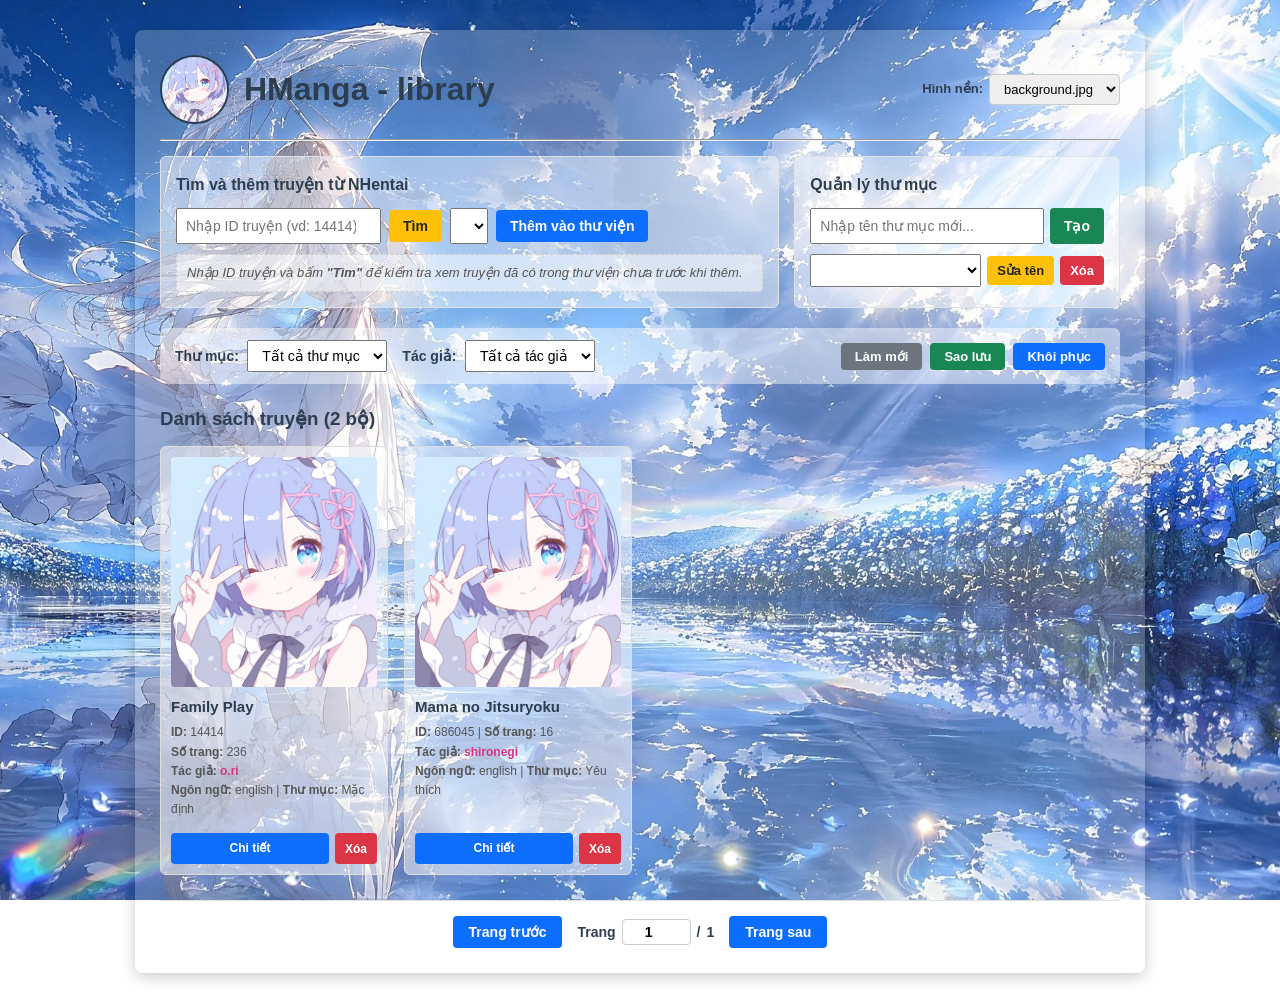
==== commit 8fb30386: "end v5" ====
--- a/frontend/index.html
+++ b/frontend/index.html
@@ -21,7 +21,7 @@
         max-width: 960px; 
         margin: 30px auto; 
         padding: 25px; 
-        background-color: rgba(255, 255, 255, 0.55); 
+        background-color: rgba(255, 255, 255, 0.22); 
         border-radius: 8px; 
         box-shadow: 0 4px 15px rgba(0, 0, 0, 0.2);
     ">
@@ -29,7 +29,7 @@
         <!-- TIÊU ĐỀ TRANG CHỦ -->
         <div style="display: flex; align-items: center; gap: 15px; margin-bottom: 15px; flex-wrap: wrap;">
             <img src="assets/rem.jpg" alt="Logo HManga" style="width: 65px; height: 65px; object-fit: cover; border-radius: 50%; border: 2px solid #2c3e50;">
-            <h1 style="margin: 0; color: #2c3e50;">Thư Viện HManga</h1>
+            <h1 style="margin: 0; color: #2c3e50;">HManga - library</h1>
 
             <div style="margin-left: auto; display: flex; align-items: center; gap: 6px;">
                 <label for="bgSelect" style="font-weight: bold; font-size: 13px; color: #2c3e50;">Hình nền:</label>
